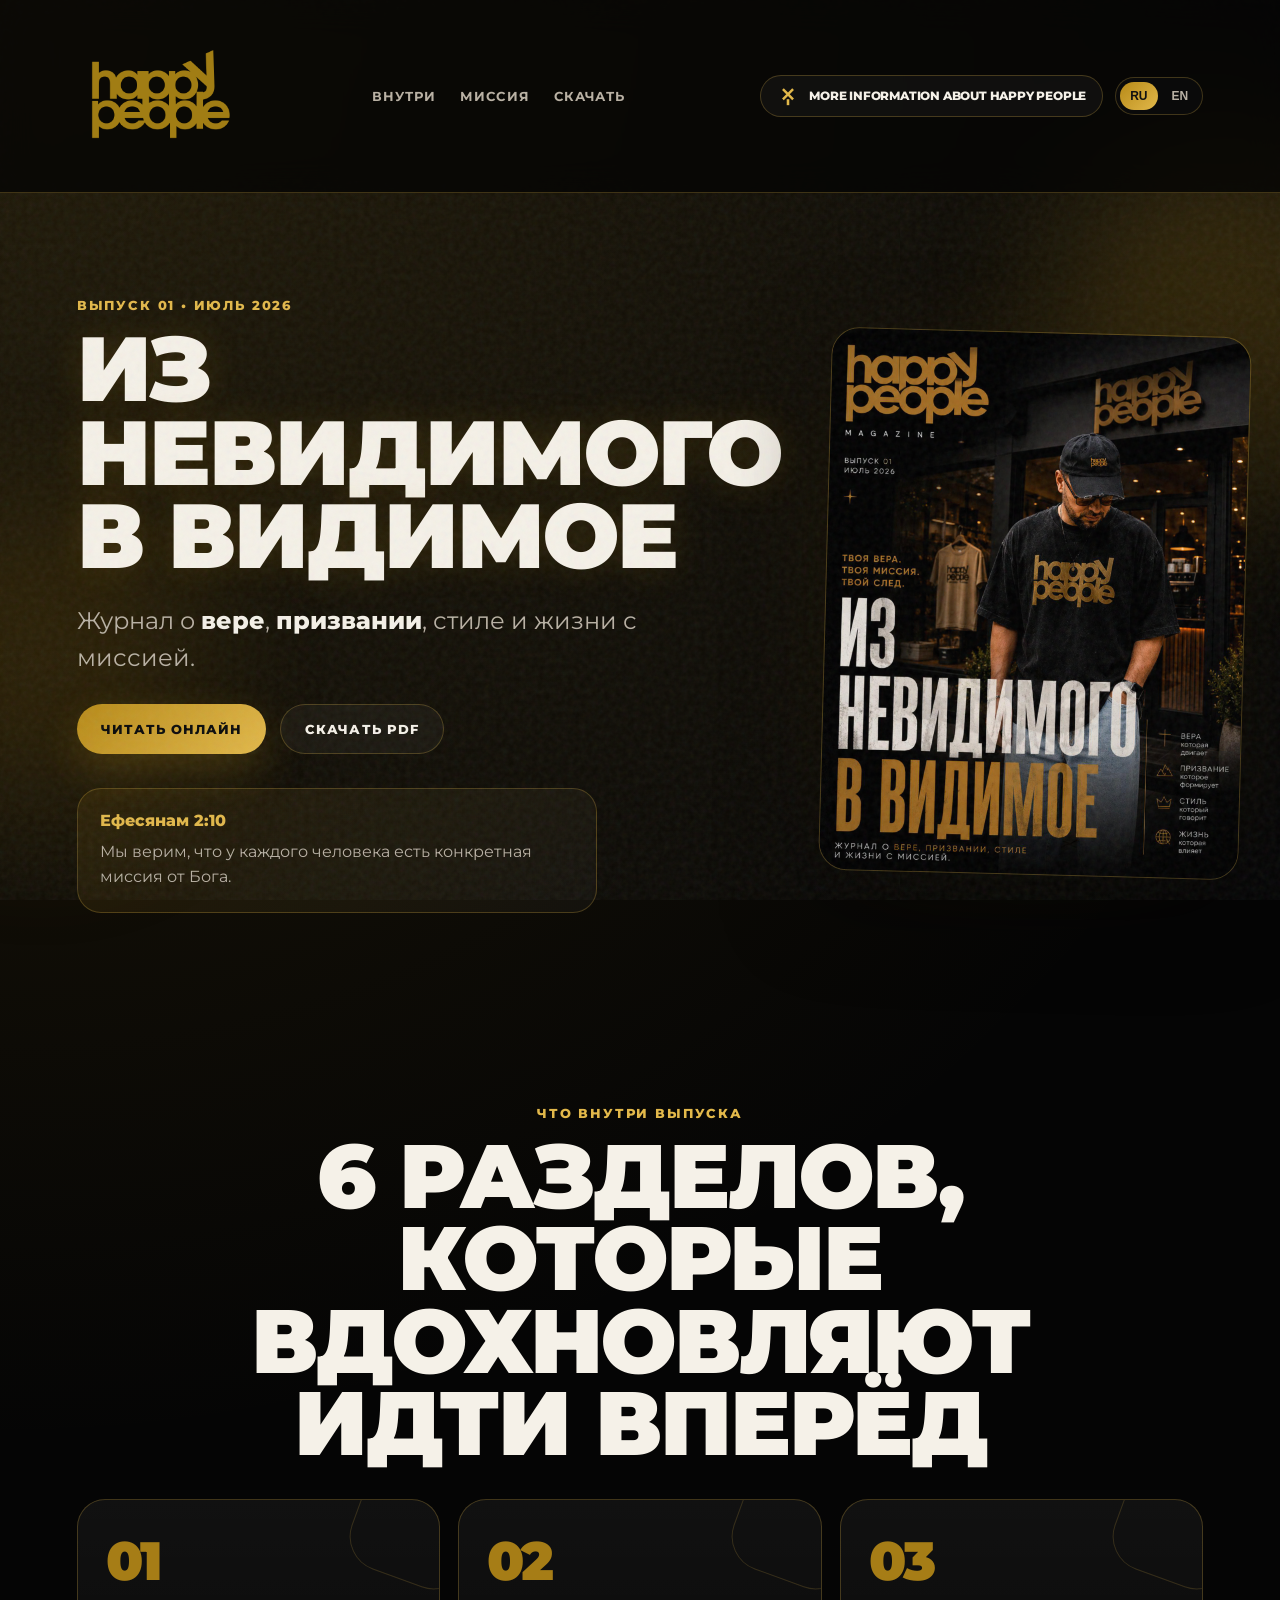
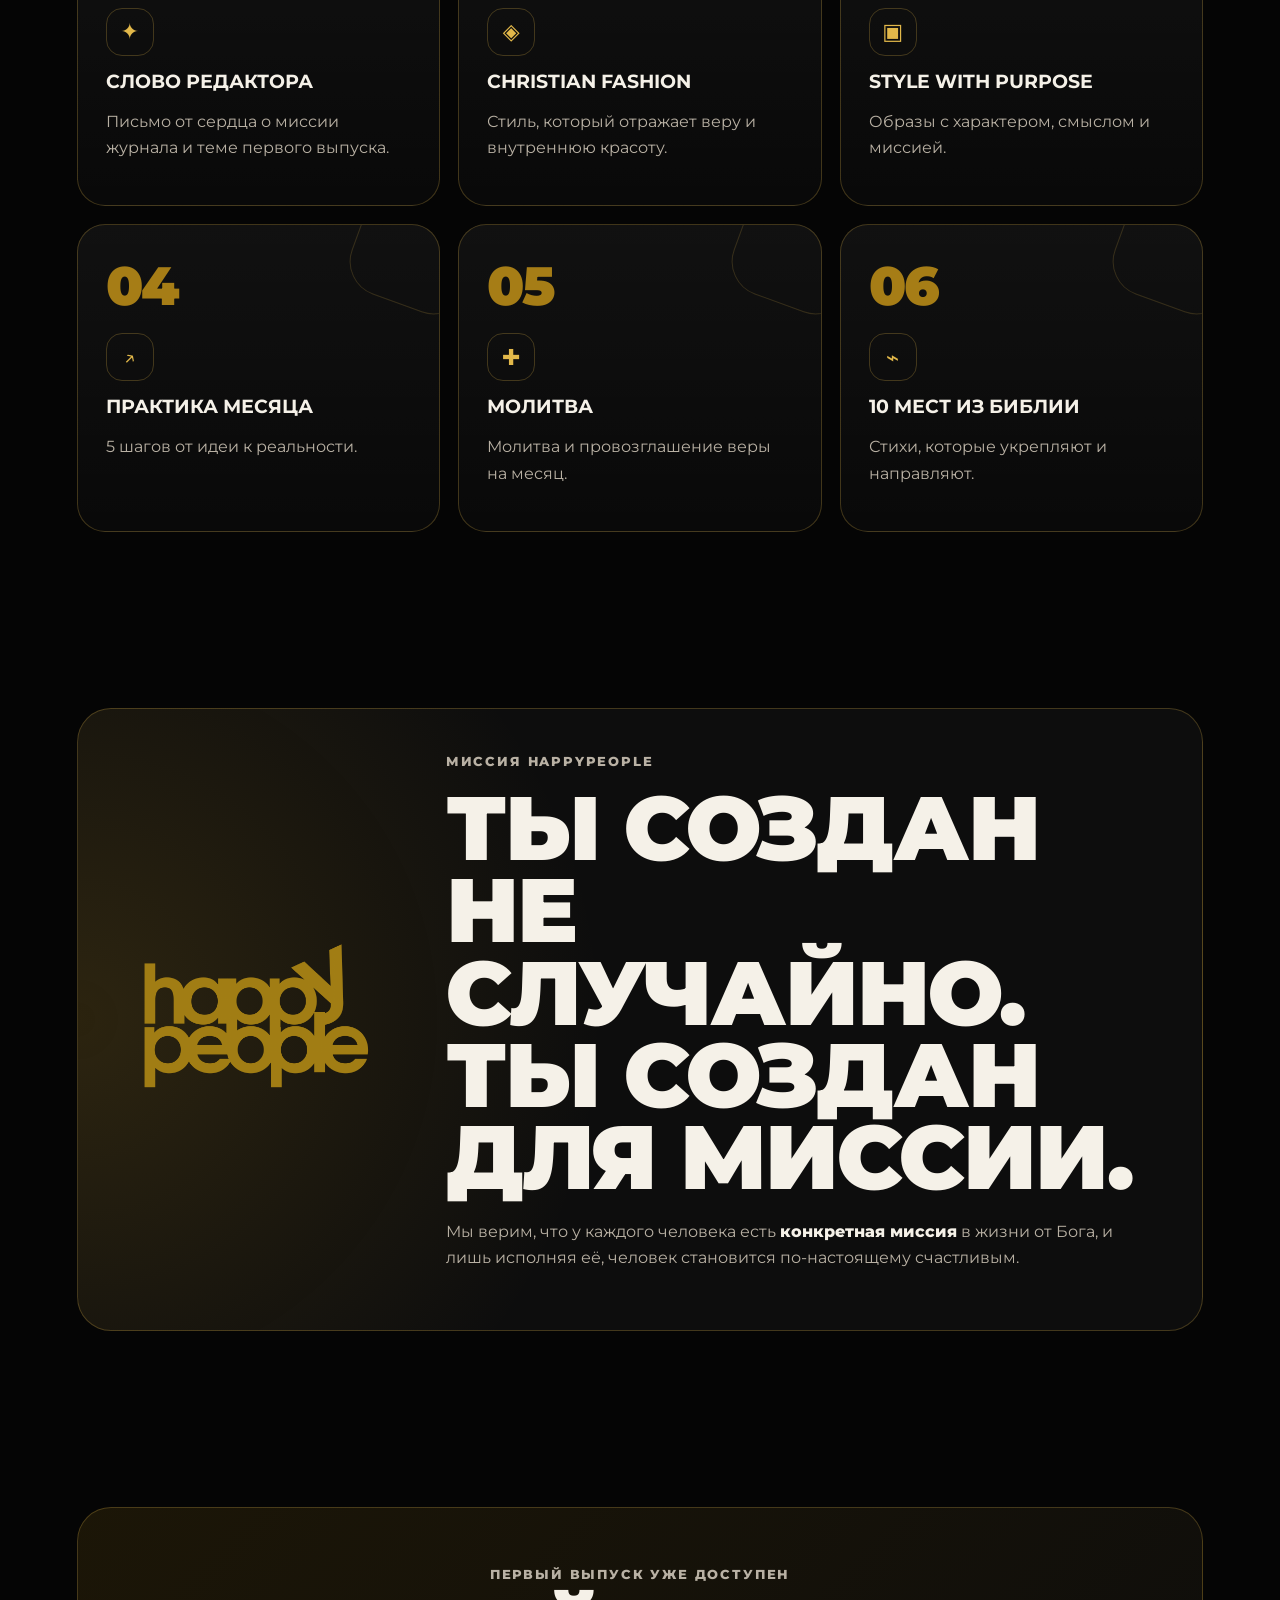
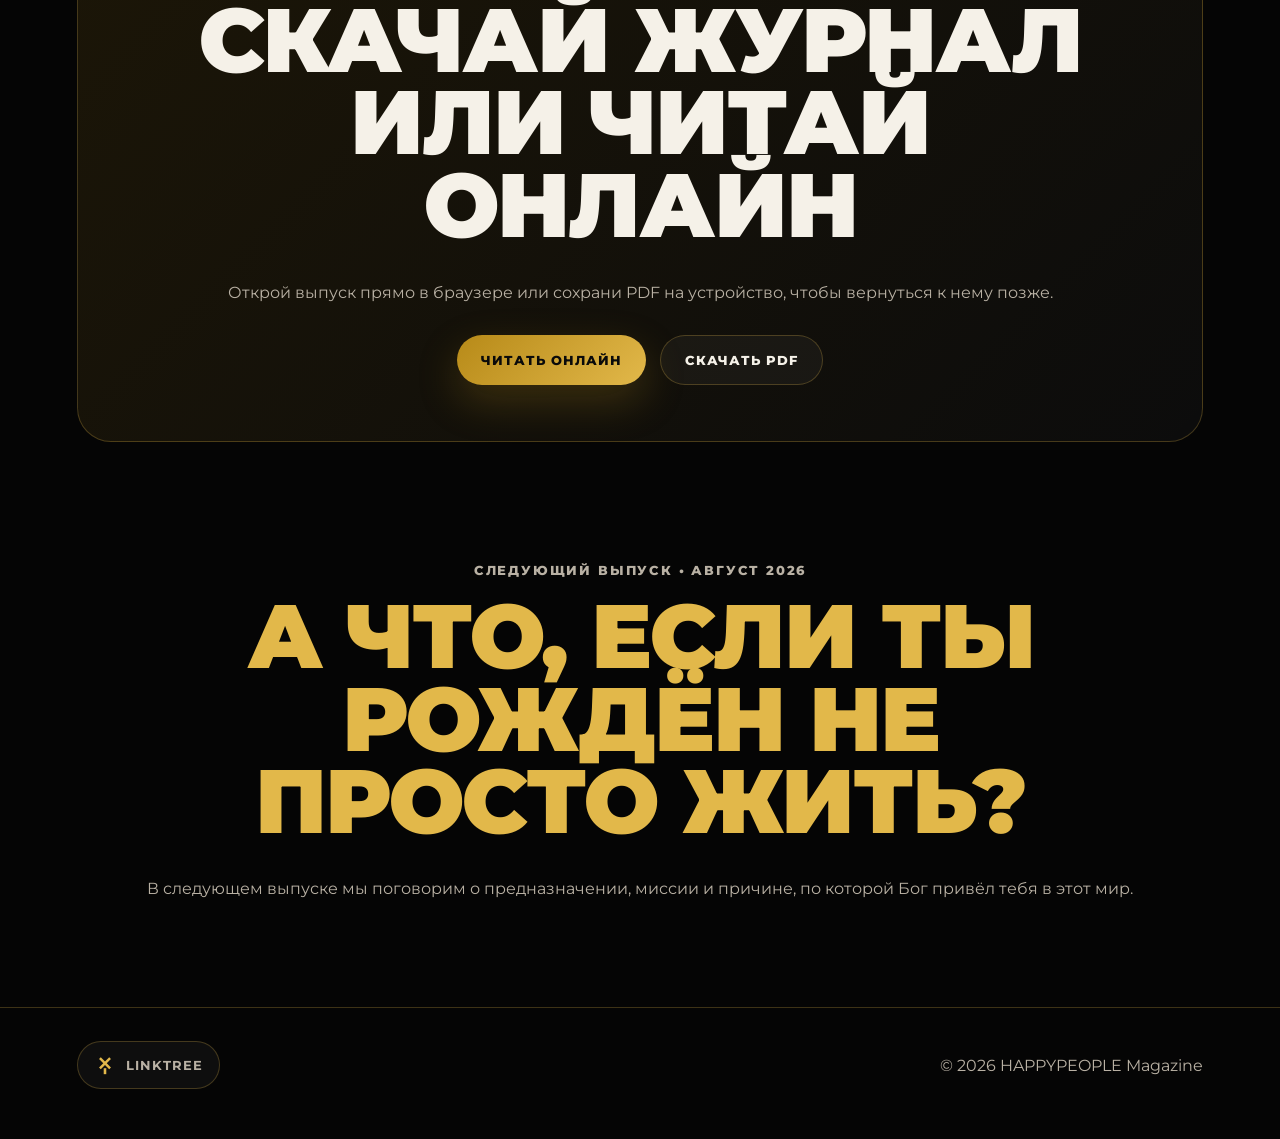
==== index.html @ 42bc8050 "Add files via upload" ====
<!DOCTYPE html>
<html lang="ru">
<head>
  <meta charset="UTF-8" />
  <meta name="viewport" content="width=device-width, initial-scale=1.0" />
  <title>HAPPYPEOPLE Magazine — July 2026</title>
  <meta name="description" content="HAPPYPEOPLE Magazine Issue 01 — From the Invisible to the Visible. A magazine about faith, calling, style and life with mission." />
  <link rel="icon" type="image/png" href="favicon.png" />
  <link rel="preconnect" href="https://fonts.googleapis.com">
  <link rel="preconnect" href="https://fonts.gstatic.com" crossorigin>
  <link href="https://fonts.googleapis.com/css2?family=Montserrat:wght@400;500;600;700;800;900&display=swap" rel="stylesheet">
  <link rel="stylesheet" href="assets/css/style.css" />
</head>
<body>
  <div class="noise"></div>
  <div class="gold-orb orb-one"></div>
  <div class="gold-orb orb-two"></div>

  <header class="site-header">
    <a class="brand" href="#top" aria-label="HAPPYPEOPLE Magazine">
      <img src="assets/images/logo.png" alt="HAPPYPEOPLE logo" />
    </a>
    <nav class="nav">
      <a href="#inside" data-i18n="navInside">Внутри</a>
      <a href="#mission" data-i18n="navMission">Миссия</a>
      <a href="#download" data-i18n="navDownload">Скачать</a>
    </nav>
    <div class="header-actions">
      <a class="linktree-top" href="https://linktr.ee/happypeople_mission?utm_source=linktree_profile_share&ltsid=6c75d97e-e95f-49acaeb4-977a7b30e5bc" target="_blank" rel="noopener" aria-label="More information about Happy People">
        <svg viewBox="0 0 24 24" aria-hidden="true"><path d="M7.4 3.5 12 8.1l4.6-4.6 1.9 1.9-4.6 4.6 4.6 4.6-1.9 1.9L12 11.9l-4.6 4.6-1.9-1.9 4.6-4.6-4.6-4.6 1.9-1.9Z"/><path d="M10.6 15.5h2.8V22h-2.8z"/></svg>
        <span data-i18n="moreInfo">More information about Happy People</span>
      </a>
      <button class="lang-switch" type="button" aria-label="Switch language"><span class="active">RU</span><span>EN</span></button>
    </div>
  </header>

  <main id="top">
    <section class="hero section-pad">
      <div class="hero-text reveal">
        <p class="eyebrow" data-i18n="issue">Выпуск 01 • Июль 2026</p>
        <h1><span data-i18n="heroTitle1">Из невидимого</span><br><span data-i18n="heroTitle2">в видимое</span></h1>
        <p class="lead" data-i18n="heroLead">Журнал о <strong>вере</strong>, <strong>призвании</strong>, стиле и жизни с миссией.</p>
        <div class="hero-buttons">
          <a class="btn primary" href="assets/pdf/happypeople-magazine-july-2026.pdf" target="_blank" rel="noopener"><span data-i18n="readOnline">Читать онлайн</span></a>
          <a class="btn secondary" href="assets/pdf/happypeople-magazine-july-2026.pdf" download><span data-i18n="downloadPdf">Скачать PDF</span></a>
        </div>
        <div class="scripture-card">
          <span>Ефесянам 2:10</span>
          <p data-i18n="scripture">Мы верим, что у каждого человека есть конкретная миссия от Бога.</p>
        </div>
      </div>
      <div class="cover-wrap reveal delay">
        <div class="cover-glow"></div>
        <img class="cover" src="assets/images/cover-july-2026.jpg" alt="HAPPYPEOPLE Magazine cover July 2026" />
      </div>
    </section>

    <section id="inside" class="inside section-pad reveal">
      <p class="eyebrow" data-i18n="insideEyebrow">Что внутри выпуска</p>
      <h2 data-i18n="insideTitle">6 разделов, которые вдохновляют идти вперёд</h2>
      <div class="cards">
        <article class="card"><span class="num">01</span><div class="icon">✦</div><h3 data-i18n="card1Title">Слово редактора</h3><p data-i18n="card1Text">Письмо от сердца о миссии журнала и теме первого выпуска.</p></article>
        <article class="card"><span class="num">02</span><div class="icon">◈</div><h3 data-i18n="card2Title">Christian Fashion</h3><p data-i18n="card2Text">Стиль, который отражает веру и внутреннюю красоту.</p></article>
        <article class="card"><span class="num">03</span><div class="icon">▣</div><h3 data-i18n="card3Title">Style With Purpose</h3><p data-i18n="card3Text">Образы с характером, смыслом и миссией.</p></article>
        <article class="card"><span class="num">04</span><div class="icon">↗</div><h3 data-i18n="card4Title">Практика месяца</h3><p data-i18n="card4Text">5 шагов от идеи к реальности.</p></article>
        <article class="card"><span class="num">05</span><div class="icon">✚</div><h3 data-i18n="card5Title">Молитва</h3><p data-i18n="card5Text">Молитва и провозглашение веры на месяц.</p></article>
        <article class="card"><span class="num">06</span><div class="icon">⌁</div><h3 data-i18n="card6Title">10 мест из Библии</h3><p data-i18n="card6Text">Стихи, которые укрепляют и направляют.</p></article>
      </div>
    </section>

    <section id="mission" class="mission section-pad reveal">
      <div class="mission-box">
        <img src="assets/images/logo.png" alt="HAPPYPEOPLE" />
        <div>
          <p class="eyebrow" data-i18n="missionEyebrow">Миссия HAPPYPEOPLE</p>
          <h2 data-i18n="missionTitle">Ты создан не случайно. Ты создан для миссии.</h2>
          <p data-i18n="missionText">Мы верим, что у каждого человека есть <strong>конкретная миссия</strong> в жизни от Бога, и лишь исполняя её, человек становится по-настоящему счастливым.</p>
        </div>
      </div>
    </section>

    <section id="download" class="download section-pad reveal">
      <div class="download-content">
        <p class="eyebrow" data-i18n="downloadEyebrow">Первый выпуск уже доступен</p>
        <h2 data-i18n="downloadTitle">Скачай журнал или читай онлайн</h2>
        <p data-i18n="downloadText">Открой выпуск прямо в браузере или сохрани PDF на устройство, чтобы вернуться к нему позже.</p>
        <div class="hero-buttons center">
          <a class="btn primary" href="assets/pdf/happypeople-magazine-july-2026.pdf" target="_blank" rel="noopener"><span data-i18n="readOnline">Читать онлайн</span></a>
          <a class="btn secondary" href="assets/pdf/happypeople-magazine-july-2026.pdf" download><span data-i18n="downloadPdf">Скачать PDF</span></a>
        </div>
      </div>
    </section>

    <section class="next section-pad reveal">
      <p class="eyebrow" data-i18n="nextEyebrow">Следующий выпуск • Август 2026</p>
      <h2 data-i18n="nextTitle">А что, если ты рождён не просто жить?</h2>
      <p data-i18n="nextText">В следующем выпуске мы поговорим о предназначении, миссии и причине, по которой Бог привёл тебя в этот мир.</p>
    </section>
  </main>

  <footer class="footer">
    <a class="footer-linktree" href="https://linktr.ee/happypeople_mission?utm_source=linktree_profile_share&ltsid=6c75d97e-e95f-49acaeb4-977a7b30e5bc" target="_blank" rel="noopener">
      <svg viewBox="0 0 24 24" aria-hidden="true"><path d="M7.4 3.5 12 8.1l4.6-4.6 1.9 1.9-4.6 4.6 4.6 4.6-1.9 1.9L12 11.9l-4.6 4.6-1.9-1.9 4.6-4.6-4.6-4.6 1.9-1.9Z"/><path d="M10.6 15.5h2.8V22h-2.8z"/></svg>
      <span>Linktree</span>
    </a>
    <p>© 2026 HAPPYPEOPLE Magazine</p>
  </footer>

  <script src="assets/js/script.js"></script>
</body>
</html>
---- assets/css/style.css ----
:root{--bg:#050505;--panel:#0e0e0e;--panel2:#15120b;--gold:#b78a18;--gold2:#e2b84a;--text:#f5f1e8;--muted:#b9b1a4;--line:rgba(226,184,74,.25);--shadow:0 30px 90px rgba(0,0,0,.5)}*{box-sizing:border-box}html{scroll-behavior:smooth}body{margin:0;background:radial-gradient(circle at top left,rgba(183,138,24,.16),transparent 32%),var(--bg);color:var(--text);font-family:Montserrat,system-ui,sans-serif;overflow-x:hidden}.noise{position:fixed;inset:0;pointer-events:none;opacity:.07;background-image:url("data:image/svg+xml,%3Csvg viewBox='0 0 200 200' xmlns='http://www.w3.org/2000/svg'%3E%3Cfilter id='n'%3E%3CfeTurbulence type='fractalNoise' baseFrequency='.75' numOctaves='3' stitchTiles='stitch'/%3E%3C/filter%3E%3Crect width='100%25' height='100%25' filter='url(%23n)'/%3E%3C/svg%3E");z-index:10}.gold-orb{position:fixed;border-radius:999px;filter:blur(70px);opacity:.22;pointer-events:none}.orb-one{width:380px;height:380px;background:var(--gold);right:-150px;top:130px}.orb-two{width:320px;height:320px;background:#7b5809;left:-120px;bottom:80px}.site-header{position:sticky;top:0;z-index:20;display:flex;align-items:center;justify-content:space-between;gap:18px;padding:16px 6vw;background:rgba(5,5,5,.78);backdrop-filter:blur(16px);border-bottom:1px solid var(--line)}.brand img{width:160px;display:block}.nav{display:flex;gap:24px}.nav a,.footer a{color:var(--muted);text-decoration:none;font-size:13px;font-weight:700;text-transform:uppercase;letter-spacing:.08em}.nav a:hover,.footer a:hover{color:var(--gold2)}.header-actions{display:flex;align-items:center;gap:12px}.linktree-mini,.linktree-top,.footer-linktree{display:inline-flex;align-items:center;justify-content:center;border:1px solid var(--line);background:rgba(255,255,255,.04)}.linktree-mini{width:42px;height:42px;border-radius:14px}.linktree-top{gap:10px;min-height:42px;border-radius:999px;padding:0 16px;color:var(--text);text-decoration:none;font-size:12px;font-weight:800;text-transform:uppercase;letter-spacing:-.2px;white-space:nowrap}.linktree-top span{line-height:1.1}.linktree-mini svg,.linktree-top svg,.footer-linktree svg{width:22px;height:22px;fill:var(--gold2)}.lang-switch{display:flex;gap:4px;padding:4px;border:1px solid var(--line);border-radius:999px;background:#0a0a0a;color:var(--muted);cursor:pointer}.lang-switch span{padding:7px 10px;border-radius:999px;font-size:12px;font-weight:800}.lang-switch span.active{background:linear-gradient(135deg,var(--gold),var(--gold2));color:#111}.section-pad{padding:88px 6vw}.hero{display:grid;grid-template-columns:1fr .95fr;gap:44px;align-items:center;min-height:calc(100vh - 76px);padding-top:54px;padding-bottom:54px}.eyebrow{margin:0 0 14px;color:var(--gold2);font-weight:800;text-transform:uppercase;letter-spacing:.14em;font-size:13px}.hero h1,.inside h2,.mission h2,.download h2,.next h2{font-family:Montserrat,system-ui,sans-serif;font-weight:900;letter-spacing:-2px;line-height:.92;margin:0;text-transform:uppercase}.hero h1{font-size:clamp(54px,7.1vw,104px);text-shadow:0 0 35px rgba(183,138,24,.18)}.lead{font-size:clamp(18px,2vw,24px);line-height:1.55;color:var(--muted);max-width:620px}.lead strong,.mission strong{color:var(--text);font-weight:800}.hero-buttons{display:flex;flex-wrap:wrap;gap:14px;margin-top:28px}.hero-buttons.center{justify-content:center}.btn{display:inline-flex;align-items:center;justify-content:center;padding:16px 24px;border-radius:999px;text-decoration:none;font-weight:800;text-transform:uppercase;letter-spacing:.08em;font-size:13px;transition:.25s ease}.btn.primary{background:linear-gradient(135deg,var(--gold),var(--gold2));color:#0a0a0a;box-shadow:0 16px 40px rgba(183,138,24,.25)}.btn.secondary{border:1px solid var(--line);color:var(--text);background:rgba(255,255,255,.04)}.btn:hover{transform:translateY(-3px)}.scripture-card{margin-top:34px;border:1px solid var(--line);border-radius:24px;padding:22px;background:linear-gradient(135deg,rgba(183,138,24,.12),rgba(255,255,255,.03));max-width:520px}.scripture-card span{color:var(--gold2);font-weight:800}.scripture-card p{margin:10px 0 0;color:var(--muted);line-height:1.55}.cover-wrap{position:relative;justify-self:center}.cover-glow{position:absolute;inset:10%;background:var(--gold);filter:blur(70px);opacity:.18}.cover{position:relative;width:min(420px,72vw);border-radius:28px;box-shadow:var(--shadow);border:1px solid var(--line);transform:rotate(1.5deg)}.inside{text-align:center}.inside h2,.mission h2,.download h2,.next h2{font-size:clamp(48px,7vw,92px);max-width:950px;margin:0 auto 34px}.cards{display:grid;grid-template-columns:repeat(3,1fr);gap:18px;margin-top:34px;text-align:left}.card{position:relative;overflow:hidden;border:1px solid var(--line);border-radius:28px;padding:28px;background:linear-gradient(180deg,rgba(255,255,255,.05),rgba(255,255,255,.02));min-height:230px}.card:before{content:"";position:absolute;width:120px;height:120px;border:1px solid rgba(226,184,74,.18);border-radius:35px;right:-40px;top:-40px;transform:rotate(20deg)}.num{font-family:Montserrat,system-ui,sans-serif;font-weight:900;letter-spacing:-2px;font-size:54px;color:var(--gold);opacity:.9}.icon{width:48px;height:48px;border:1px solid var(--line);border-radius:16px;display:grid;place-items:center;color:var(--gold2);font-size:22px;margin:14px 0}.card h3{font-size:19px;text-transform:uppercase;margin:0 0 10px}.card p,.download p,.next p,.mission p{color:var(--muted);line-height:1.65}.mission-box{display:grid;grid-template-columns:280px 1fr;gap:46px;align-items:center;border:1px solid var(--line);border-radius:34px;padding:42px;background:radial-gradient(circle at left,rgba(183,138,24,.18),transparent 45%),rgba(255,255,255,.035)}.mission-box img{width:100%;max-width:260px}.mission h2{margin:0 0 20px;text-align:left}.download{text-align:center}.download-content{border:1px solid var(--line);border-radius:34px;padding:56px 28px;background:linear-gradient(135deg,rgba(183,138,24,.13),rgba(255,255,255,.03))}.next{text-align:center;padding-top:30px}.next h2{color:var(--gold2)}.footer{padding:32px 6vw 48px;border-top:1px solid var(--line);display:flex;justify-content:space-between;align-items:center;color:var(--muted);gap:16px}.footer-linktree{gap:10px;border-radius:999px;padding:12px 16px}@keyframes rise{from{opacity:0;transform:translateY(26px)}to{opacity:1;transform:none}}.reveal{animation:rise .7s ease both}.delay{animation-delay:.18s}@media(max-width:900px){.nav{display:none}.brand img{width:132px}.linktree-top span{display:none}.linktree-top{min-width:42px;width:42px;padding:0;border-radius:14px}.hero{grid-template-columns:1fr;text-align:center;padding-top:54px}.lead,.scripture-card{margin-left:auto;margin-right:auto}.hero-buttons{justify-content:center}.cards{grid-template-columns:1fr}.mission-box{grid-template-columns:1fr;text-align:center}.mission h2{text-align:center}.mission-box img{margin:auto}.section-pad{padding:64px 5vw}.footer{flex-direction:column;text-align:center}.hero h1{font-size:clamp(48px,15vw,82px)}}@media(max-width:520px){.site-header{padding:12px 4vw}.brand img{width:112px}.linktree-mini{width:38px;height:38px}.hero-buttons .btn{width:100%}.cover{width:88vw}.card{padding:24px}.inside h2,.mission h2,.download h2,.next h2{font-size:42px}.download-content{padding:38px 18px}}
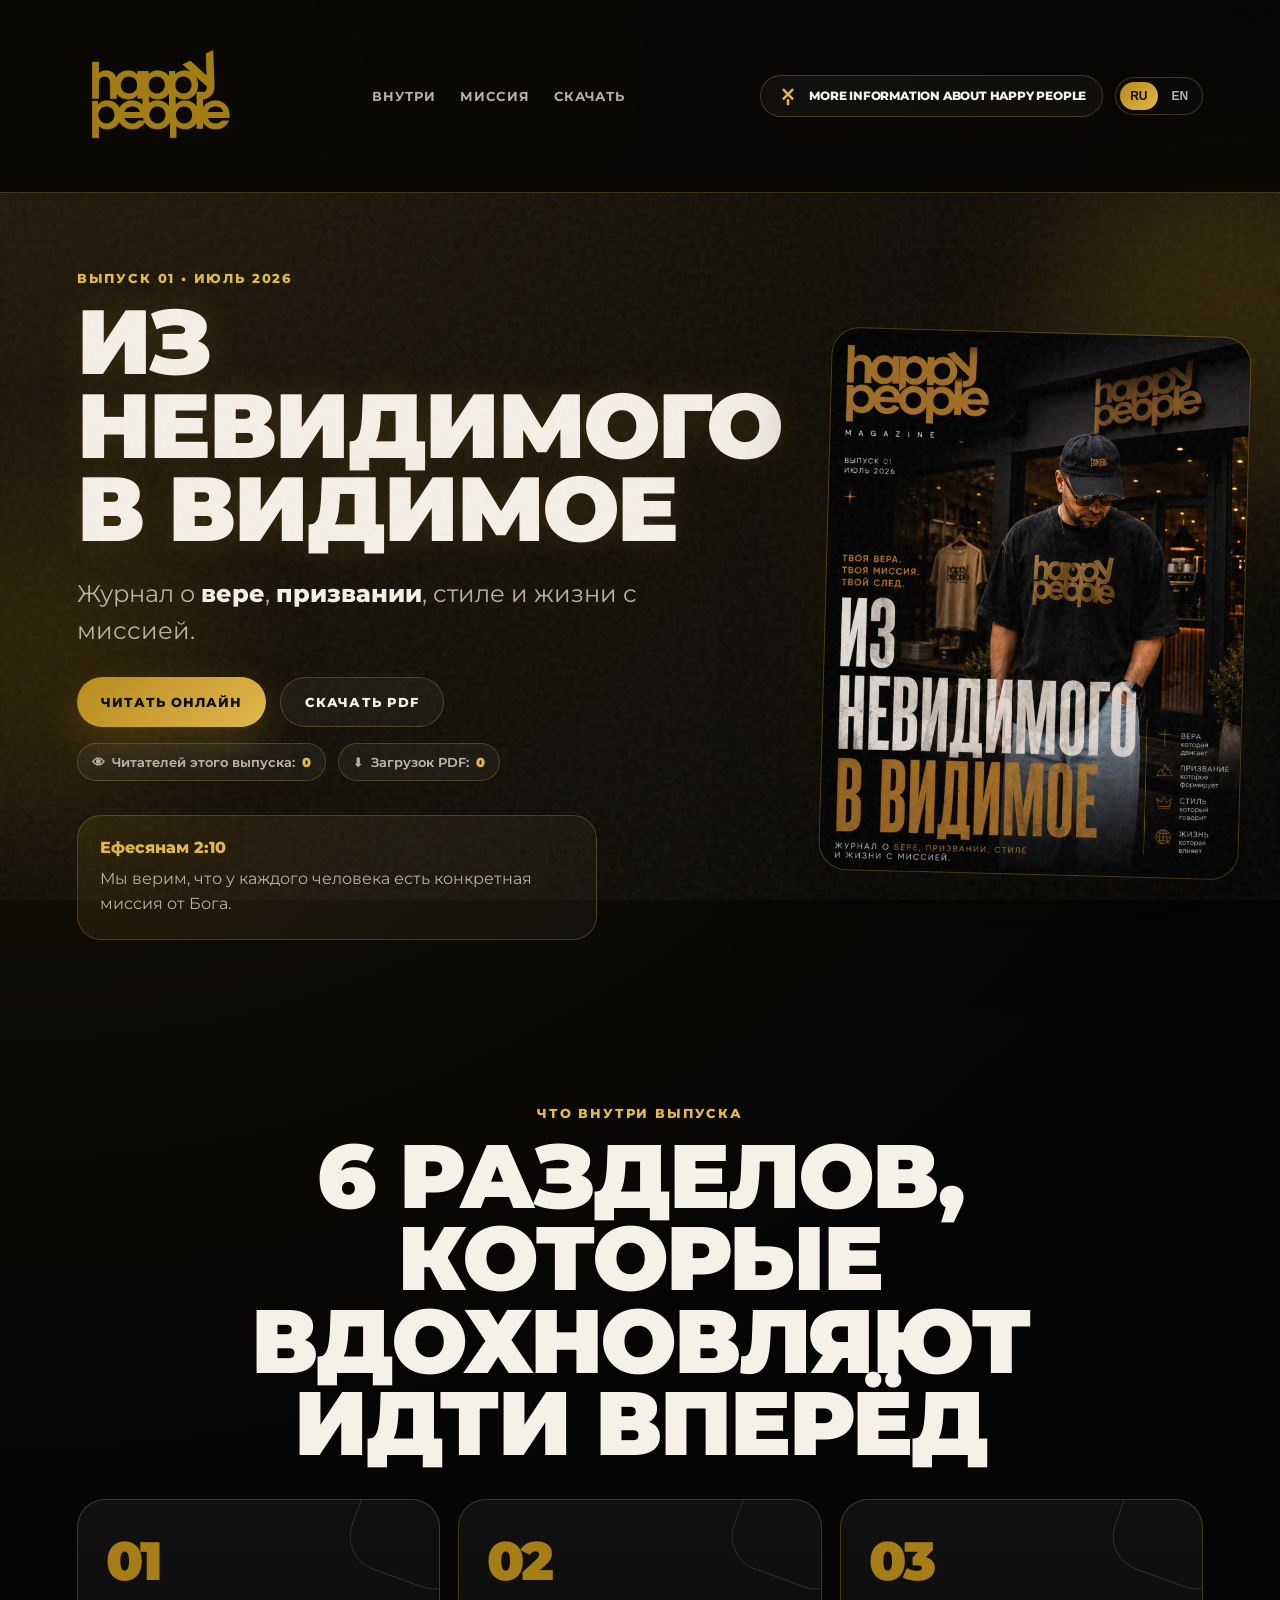
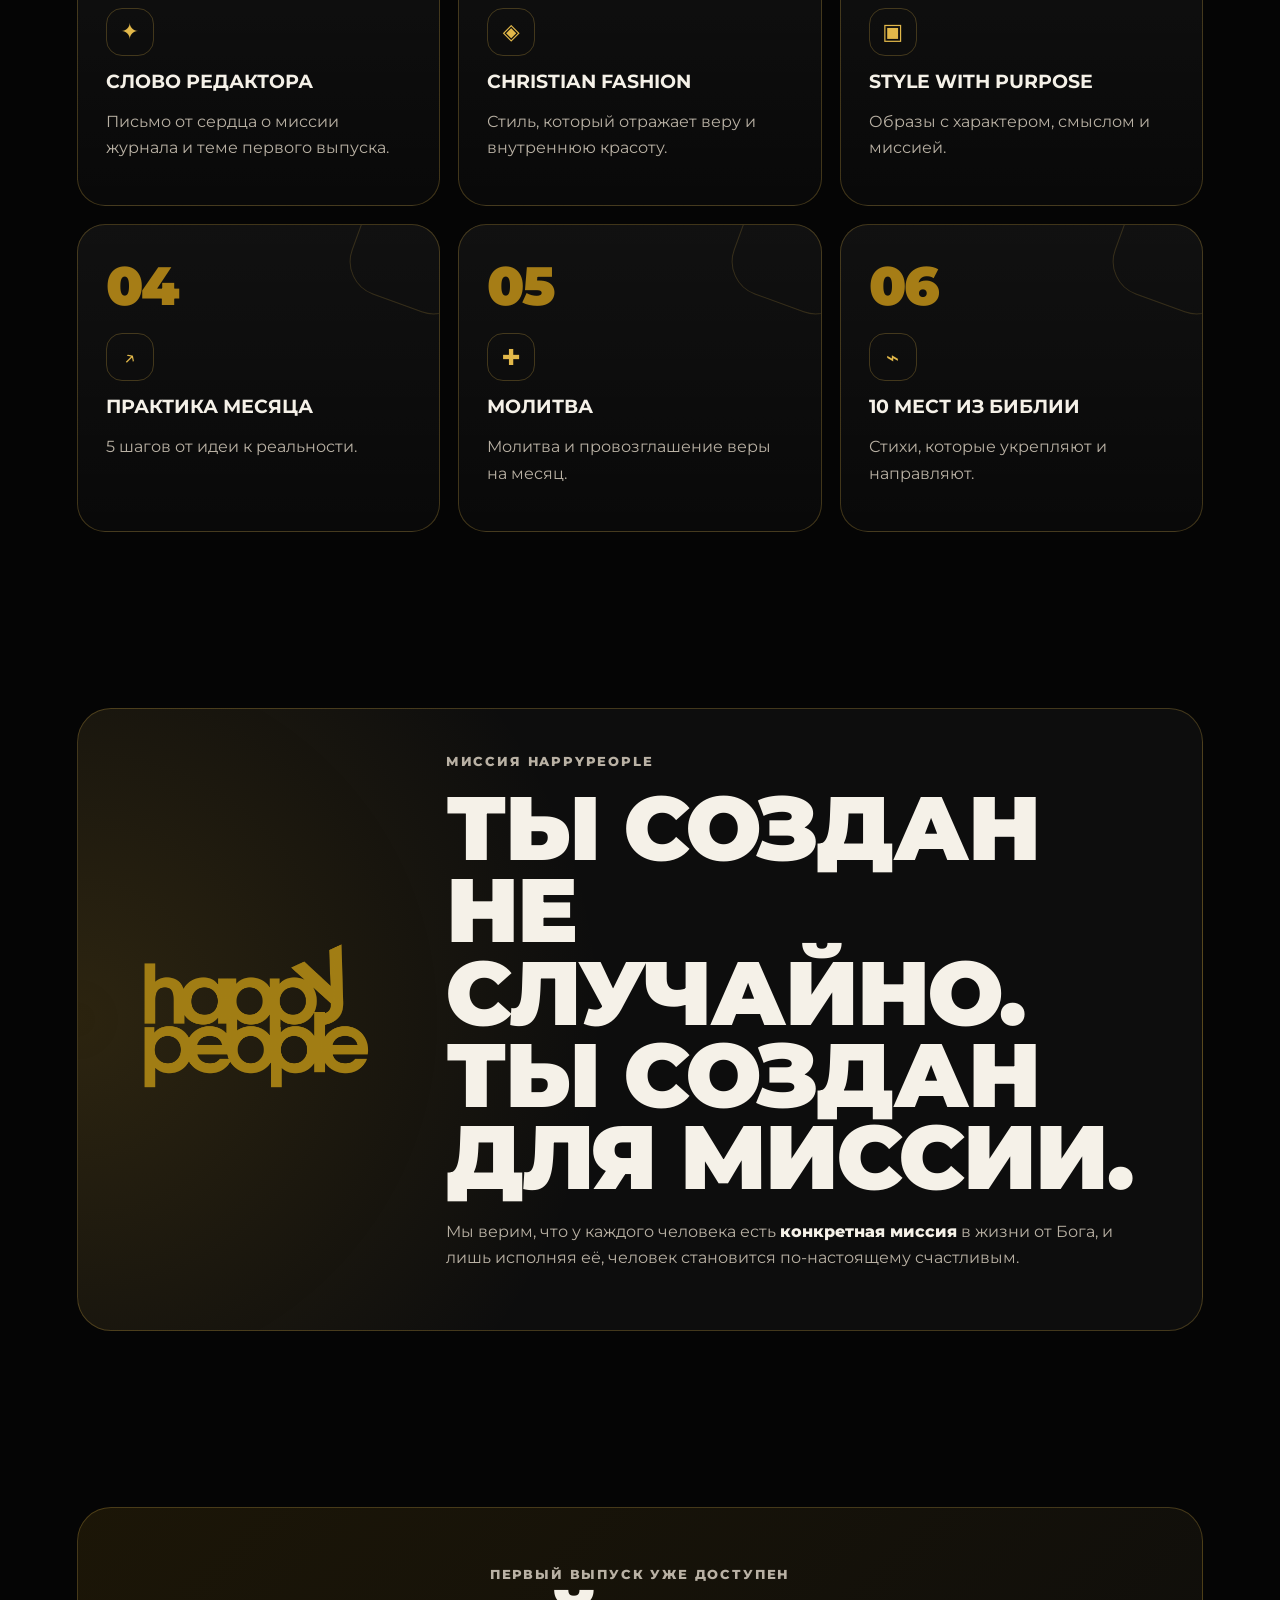
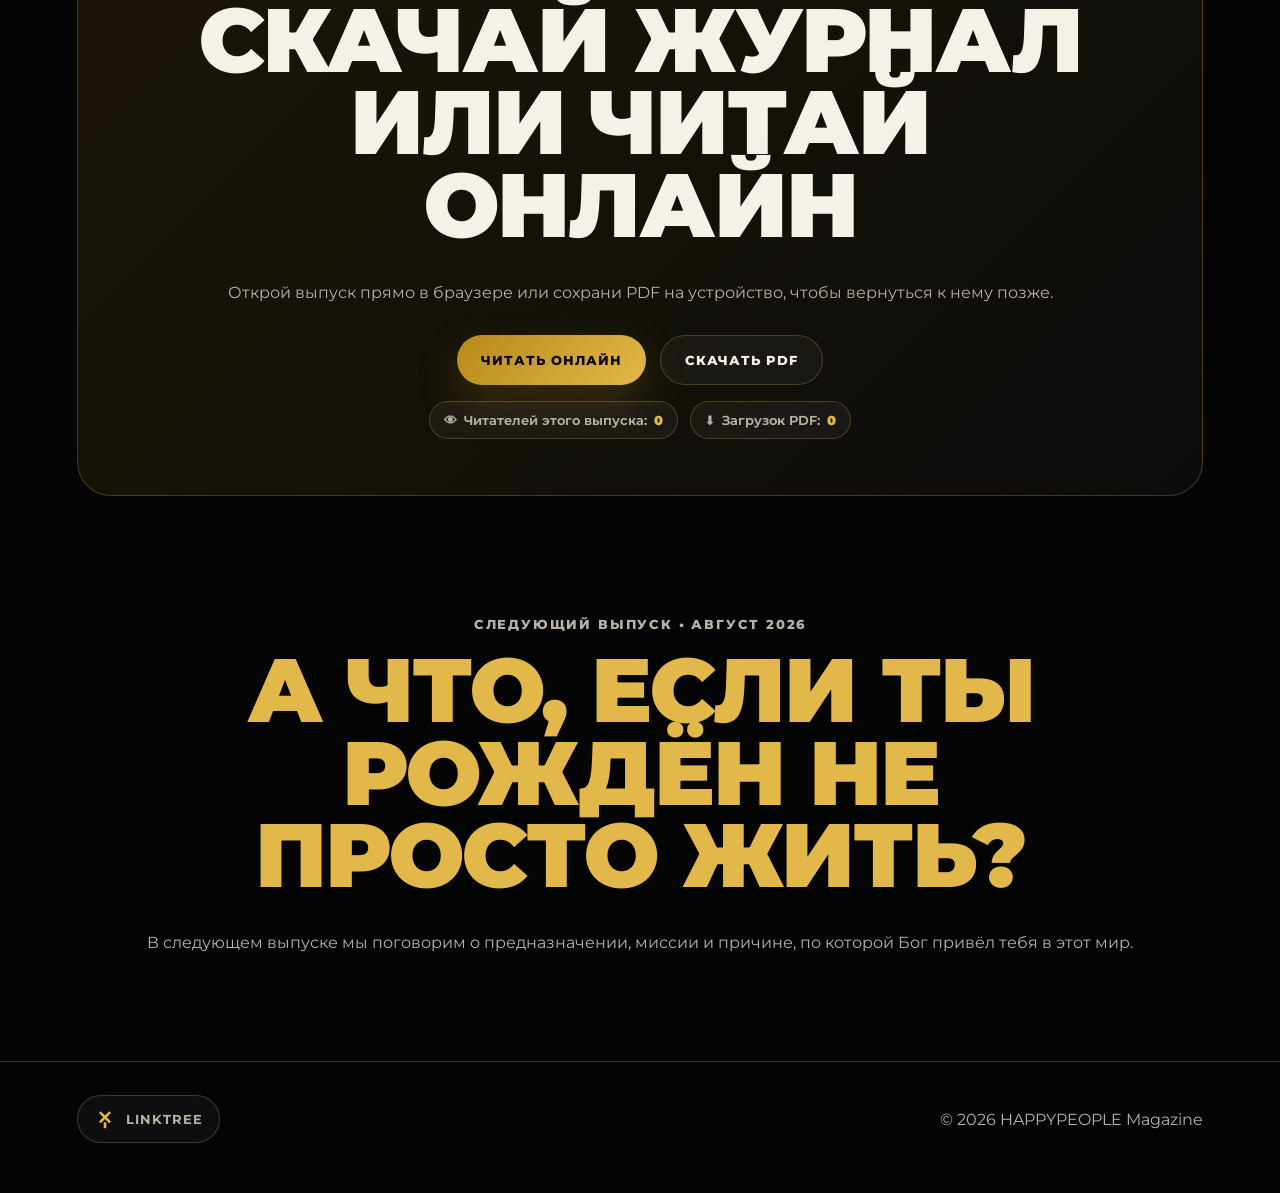
==== commit 191bbd36: "Add files via upload" ====
--- a/index.html
+++ b/index.html
@@ -9,7 +9,7 @@
   <link rel="preconnect" href="https://fonts.googleapis.com">
   <link rel="preconnect" href="https://fonts.gstatic.com" crossorigin>
   <link href="https://fonts.googleapis.com/css2?family=Montserrat:wght@400;500;600;700;800;900&display=swap" rel="stylesheet">
-  <link rel="stylesheet" href="assets/css/style.css" />
+  <link rel="stylesheet" href="assets/css/style.css?v=counters-final" />
 </head>
 <body>
   <div class="noise"></div>
@@ -41,8 +41,12 @@
         <h1><span data-i18n="heroTitle1">Из невидимого</span><br><span data-i18n="heroTitle2">в видимое</span></h1>
         <p class="lead" data-i18n="heroLead">Журнал о <strong>вере</strong>, <strong>призвании</strong>, стиле и жизни с миссией.</p>
         <div class="hero-buttons">
-          <a class="btn primary" href="assets/pdf/happypeople-magazine-july-2026.pdf" target="_blank" rel="noopener"><span data-i18n="readOnline">Читать онлайн</span></a>
-          <a class="btn secondary" href="assets/pdf/happypeople-magazine-july-2026.pdf" download><span data-i18n="downloadPdf">Скачать PDF</span></a>
+          <a class="btn primary js-read-btn" href="assets/pdf/happypeople-magazine-july-2026.pdf" target="_blank" rel="noopener"><span data-i18n="readOnline">Читать онлайн</span></a>
+          <a class="btn secondary js-download-btn" href="assets/pdf/happypeople-magazine-july-2026.pdf" download><span data-i18n="downloadPdf">Скачать PDF</span></a>
+        </div>
+        <div class="counter-row">
+          <div class="counter-pill"><span class="counter-icon">👁</span><span data-i18n="readersLabel">Читателей этого выпуска:</span> <strong class="js-read-count">0</strong></div>
+          <div class="counter-pill"><span class="counter-icon">⬇</span><span data-i18n="downloadsLabel">Загрузок PDF:</span> <strong class="js-download-count">0</strong></div>
         </div>
         <div class="scripture-card">
           <span>Ефесянам 2:10</span>
@@ -85,8 +89,12 @@
         <h2 data-i18n="downloadTitle">Скачай журнал или читай онлайн</h2>
         <p data-i18n="downloadText">Открой выпуск прямо в браузере или сохрани PDF на устройство, чтобы вернуться к нему позже.</p>
         <div class="hero-buttons center">
-          <a class="btn primary" href="assets/pdf/happypeople-magazine-july-2026.pdf" target="_blank" rel="noopener"><span data-i18n="readOnline">Читать онлайн</span></a>
-          <a class="btn secondary" href="assets/pdf/happypeople-magazine-july-2026.pdf" download><span data-i18n="downloadPdf">Скачать PDF</span></a>
+          <a class="btn primary js-read-btn" href="assets/pdf/happypeople-magazine-july-2026.pdf" target="_blank" rel="noopener"><span data-i18n="readOnline">Читать онлайн</span></a>
+          <a class="btn secondary js-download-btn" href="assets/pdf/happypeople-magazine-july-2026.pdf" download><span data-i18n="downloadPdf">Скачать PDF</span></a>
+        </div>
+        <div class="counter-row center">
+          <div class="counter-pill"><span class="counter-icon">👁</span><span data-i18n="readersLabel">Читателей этого выпуска:</span> <strong class="js-read-count">0</strong></div>
+          <div class="counter-pill"><span class="counter-icon">⬇</span><span data-i18n="downloadsLabel">Загрузок PDF:</span> <strong class="js-download-count">0</strong></div>
         </div>
       </div>
     </section>
@@ -106,6 +114,6 @@
     <p>© 2026 HAPPYPEOPLE Magazine</p>
   </footer>
 
-  <script src="assets/js/script.js"></script>
+  <script src="assets/js/script.js?v=counters-final"></script>
 </body>
 </html>
--- a/assets/css/style.css
+++ b/assets/css/style.css
@@ -1 +1 @@
-:root{--bg:#050505;--panel:#0e0e0e;--panel2:#15120b;--gold:#b78a18;--gold2:#e2b84a;--text:#f5f1e8;--muted:#b9b1a4;--line:rgba(226,184,74,.25);--shadow:0 30px 90px rgba(0,0,0,.5)}*{box-sizing:border-box}html{scroll-behavior:smooth}body{margin:0;background:radial-gradient(circle at top left,rgba(183,138,24,.16),transparent 32%),var(--bg);color:var(--text);font-family:Montserrat,system-ui,sans-serif;overflow-x:hidden}.noise{position:fixed;inset:0;pointer-events:none;opacity:.07;background-image:url("data:image/svg+xml,%3Csvg viewBox='0 0 200 200' xmlns='http://www.w3.org/2000/svg'%3E%3Cfilter id='n'%3E%3CfeTurbulence type='fractalNoise' baseFrequency='.75' numOctaves='3' stitchTiles='stitch'/%3E%3C/filter%3E%3Crect width='100%25' height='100%25' filter='url(%23n)'/%3E%3C/svg%3E");z-index:10}.gold-orb{position:fixed;border-radius:999px;filter:blur(70px);opacity:.22;pointer-events:none}.orb-one{width:380px;height:380px;background:var(--gold);right:-150px;top:130px}.orb-two{width:320px;height:320px;background:#7b5809;left:-120px;bottom:80px}.site-header{position:sticky;top:0;z-index:20;display:flex;align-items:center;justify-content:space-between;gap:18px;padding:16px 6vw;background:rgba(5,5,5,.78);backdrop-filter:blur(16px);border-bottom:1px solid var(--line)}.brand img{width:160px;display:block}.nav{display:flex;gap:24px}.nav a,.footer a{color:var(--muted);text-decoration:none;font-size:13px;font-weight:700;text-transform:uppercase;letter-spacing:.08em}.nav a:hover,.footer a:hover{color:var(--gold2)}.header-actions{display:flex;align-items:center;gap:12px}.linktree-mini,.linktree-top,.footer-linktree{display:inline-flex;align-items:center;justify-content:center;border:1px solid var(--line);background:rgba(255,255,255,.04)}.linktree-mini{width:42px;height:42px;border-radius:14px}.linktree-top{gap:10px;min-height:42px;border-radius:999px;padding:0 16px;color:var(--text);text-decoration:none;font-size:12px;font-weight:800;text-transform:uppercase;letter-spacing:-.2px;white-space:nowrap}.linktree-top span{line-height:1.1}.linktree-mini svg,.linktree-top svg,.footer-linktree svg{width:22px;height:22px;fill:var(--gold2)}.lang-switch{display:flex;gap:4px;padding:4px;border:1px solid var(--line);border-radius:999px;background:#0a0a0a;color:var(--muted);cursor:pointer}.lang-switch span{padding:7px 10px;border-radius:999px;font-size:12px;font-weight:800}.lang-switch span.active{background:linear-gradient(135deg,var(--gold),var(--gold2));color:#111}.section-pad{padding:88px 6vw}.hero{display:grid;grid-template-columns:1fr .95fr;gap:44px;align-items:center;min-height:calc(100vh - 76px);padding-top:54px;padding-bottom:54px}.eyebrow{margin:0 0 14px;color:var(--gold2);font-weight:800;text-transform:uppercase;letter-spacing:.14em;font-size:13px}.hero h1,.inside h2,.mission h2,.download h2,.next h2{font-family:Montserrat,system-ui,sans-serif;font-weight:900;letter-spacing:-2px;line-height:.92;margin:0;text-transform:uppercase}.hero h1{font-size:clamp(54px,7.1vw,104px);text-shadow:0 0 35px rgba(183,138,24,.18)}.lead{font-size:clamp(18px,2vw,24px);line-height:1.55;color:var(--muted);max-width:620px}.lead strong,.mission strong{color:var(--text);font-weight:800}.hero-buttons{display:flex;flex-wrap:wrap;gap:14px;margin-top:28px}.hero-buttons.center{justify-content:center}.btn{display:inline-flex;align-items:center;justify-content:center;padding:16px 24px;border-radius:999px;text-decoration:none;font-weight:800;text-transform:uppercase;letter-spacing:.08em;font-size:13px;transition:.25s ease}.btn.primary{background:linear-gradient(135deg,var(--gold),var(--gold2));color:#0a0a0a;box-shadow:0 16px 40px rgba(183,138,24,.25)}.btn.secondary{border:1px solid var(--line);color:var(--text);background:rgba(255,255,255,.04)}.btn:hover{transform:translateY(-3px)}.scripture-card{margin-top:34px;border:1px solid var(--line);border-radius:24px;padding:22px;background:linear-gradient(135deg,rgba(183,138,24,.12),rgba(255,255,255,.03));max-width:520px}.scripture-card span{color:var(--gold2);font-weight:800}.scripture-card p{margin:10px 0 0;color:var(--muted);line-height:1.55}.cover-wrap{position:relative;justify-self:center}.cover-glow{position:absolute;inset:10%;background:var(--gold);filter:blur(70px);opacity:.18}.cover{position:relative;width:min(420px,72vw);border-radius:28px;box-shadow:var(--shadow);border:1px solid var(--line);transform:rotate(1.5deg)}.inside{text-align:center}.inside h2,.mission h2,.download h2,.next h2{font-size:clamp(48px,7vw,92px);max-width:950px;margin:0 auto 34px}.cards{display:grid;grid-template-columns:repeat(3,1fr);gap:18px;margin-top:34px;text-align:left}.card{position:relative;overflow:hidden;border:1px solid var(--line);border-radius:28px;padding:28px;background:linear-gradient(180deg,rgba(255,255,255,.05),rgba(255,255,255,.02));min-height:230px}.card:before{content:"";position:absolute;width:120px;height:120px;border:1px solid rgba(226,184,74,.18);border-radius:35px;right:-40px;top:-40px;transform:rotate(20deg)}.num{font-family:Montserrat,system-ui,sans-serif;font-weight:900;letter-spacing:-2px;font-size:54px;color:var(--gold);opacity:.9}.icon{width:48px;height:48px;border:1px solid var(--line);border-radius:16px;display:grid;place-items:center;color:var(--gold2);font-size:22px;margin:14px 0}.card h3{font-size:19px;text-transform:uppercase;margin:0 0 10px}.card p,.download p,.next p,.mission p{color:var(--muted);line-height:1.65}.mission-box{display:grid;grid-template-columns:280px 1fr;gap:46px;align-items:center;border:1px solid var(--line);border-radius:34px;padding:42px;background:radial-gradient(circle at left,rgba(183,138,24,.18),transparent 45%),rgba(255,255,255,.035)}.mission-box img{width:100%;max-width:260px}.mission h2{margin:0 0 20px;text-align:left}.download{text-align:center}.download-content{border:1px solid var(--line);border-radius:34px;padding:56px 28px;background:linear-gradient(135deg,rgba(183,138,24,.13),rgba(255,255,255,.03))}.next{text-align:center;padding-top:30px}.next h2{color:var(--gold2)}.footer{padding:32px 6vw 48px;border-top:1px solid var(--line);display:flex;justify-content:space-between;align-items:center;color:var(--muted);gap:16px}.footer-linktree{gap:10px;border-radius:999px;padding:12px 16px}@keyframes rise{from{opacity:0;transform:translateY(26px)}to{opacity:1;transform:none}}.reveal{animation:rise .7s ease both}.delay{animation-delay:.18s}@media(max-width:900px){.nav{display:none}.brand img{width:132px}.linktree-top span{display:none}.linktree-top{min-width:42px;width:42px;padding:0;border-radius:14px}.hero{grid-template-columns:1fr;text-align:center;padding-top:54px}.lead,.scripture-card{margin-left:auto;margin-right:auto}.hero-buttons{justify-content:center}.cards{grid-template-columns:1fr}.mission-box{grid-template-columns:1fr;text-align:center}.mission h2{text-align:center}.mission-box img{margin:auto}.section-pad{padding:64px 5vw}.footer{flex-direction:column;text-align:center}.hero h1{font-size:clamp(48px,15vw,82px)}}@media(max-width:520px){.site-header{padding:12px 4vw}.brand img{width:112px}.linktree-mini{width:38px;height:38px}.hero-buttons .btn{width:100%}.cover{width:88vw}.card{padding:24px}.inside h2,.mission h2,.download h2,.next h2{font-size:42px}.download-content{padding:38px 18px}}
+:root{--bg:#050505;--panel:#0e0e0e;--panel2:#15120b;--gold:#b78a18;--gold2:#e2b84a;--text:#f5f1e8;--muted:#b9b1a4;--line:rgba(226,184,74,.25);--shadow:0 30px 90px rgba(0,0,0,.5)}*{box-sizing:border-box}html{scroll-behavior:smooth}body{margin:0;background:radial-gradient(circle at top left,rgba(183,138,24,.16),transparent 32%),var(--bg);color:var(--text);font-family:Montserrat,system-ui,sans-serif;overflow-x:hidden}.noise{position:fixed;inset:0;pointer-events:none;opacity:.07;background-image:url("data:image/svg+xml,%3Csvg viewBox='0 0 200 200' xmlns='http://www.w3.org/2000/svg'%3E%3Cfilter id='n'%3E%3CfeTurbulence type='fractalNoise' baseFrequency='.75' numOctaves='3' stitchTiles='stitch'/%3E%3C/filter%3E%3Crect width='100%25' height='100%25' filter='url(%23n)'/%3E%3C/svg%3E");z-index:10}.gold-orb{position:fixed;border-radius:999px;filter:blur(70px);opacity:.22;pointer-events:none}.orb-one{width:380px;height:380px;background:var(--gold);right:-150px;top:130px}.orb-two{width:320px;height:320px;background:#7b5809;left:-120px;bottom:80px}.site-header{position:sticky;top:0;z-index:20;display:flex;align-items:center;justify-content:space-between;gap:18px;padding:16px 6vw;background:rgba(5,5,5,.78);backdrop-filter:blur(16px);border-bottom:1px solid var(--line)}.brand img{width:160px;display:block}.nav{display:flex;gap:24px}.nav a,.footer a{color:var(--muted);text-decoration:none;font-size:13px;font-weight:700;text-transform:uppercase;letter-spacing:.08em}.nav a:hover,.footer a:hover{color:var(--gold2)}.header-actions{display:flex;align-items:center;gap:12px}.linktree-mini,.linktree-top,.footer-linktree{display:inline-flex;align-items:center;justify-content:center;border:1px solid var(--line);background:rgba(255,255,255,.04)}.linktree-mini{width:42px;height:42px;border-radius:14px}.linktree-top{gap:10px;min-height:42px;border-radius:999px;padding:0 16px;color:var(--text);text-decoration:none;font-size:12px;font-weight:800;text-transform:uppercase;letter-spacing:-.2px;white-space:nowrap}.linktree-top span{line-height:1.1}.linktree-mini svg,.linktree-top svg,.footer-linktree svg{width:22px;height:22px;fill:var(--gold2)}.lang-switch{display:flex;gap:4px;padding:4px;border:1px solid var(--line);border-radius:999px;background:#0a0a0a;color:var(--muted);cursor:pointer}.lang-switch span{padding:7px 10px;border-radius:999px;font-size:12px;font-weight:800}.lang-switch span.active{background:linear-gradient(135deg,var(--gold),var(--gold2));color:#111}.section-pad{padding:88px 6vw}.hero{display:grid;grid-template-columns:1fr .95fr;gap:44px;align-items:center;min-height:calc(100vh - 76px);padding-top:54px;padding-bottom:54px}.eyebrow{margin:0 0 14px;color:var(--gold2);font-weight:800;text-transform:uppercase;letter-spacing:.14em;font-size:13px}.hero h1,.inside h2,.mission h2,.download h2,.next h2{font-family:Montserrat,system-ui,sans-serif;font-weight:900;letter-spacing:-2px;line-height:.92;margin:0;text-transform:uppercase}.hero h1{font-size:clamp(54px,7.1vw,104px);text-shadow:0 0 35px rgba(183,138,24,.18)}.lead{font-size:clamp(18px,2vw,24px);line-height:1.55;color:var(--muted);max-width:620px}.lead strong,.mission strong{color:var(--text);font-weight:800}.hero-buttons{display:flex;flex-wrap:wrap;gap:14px;margin-top:28px}.hero-buttons.center{justify-content:center}.btn{display:inline-flex;align-items:center;justify-content:center;padding:16px 24px;border-radius:999px;text-decoration:none;font-weight:800;text-transform:uppercase;letter-spacing:.08em;font-size:13px;transition:.25s ease}.btn.primary{background:linear-gradient(135deg,var(--gold),var(--gold2));color:#0a0a0a;box-shadow:0 16px 40px rgba(183,138,24,.25)}.btn.secondary{border:1px solid var(--line);color:var(--text);background:rgba(255,255,255,.04)}.btn:hover{transform:translateY(-3px)}.counter-row{display:flex;flex-wrap:wrap;gap:12px;margin-top:16px;align-items:center}.counter-row.center{justify-content:center}.counter-pill{display:inline-flex;align-items:center;gap:7px;border:1px solid var(--line);background:rgba(255,255,255,.045);border-radius:999px;padding:10px 14px;color:var(--muted);font-size:13px;font-weight:650}.counter-pill strong{color:var(--gold2);font-weight:900}.counter-icon{filter:saturate(.8)}.scripture-card{margin-top:34px;border:1px solid var(--line);border-radius:24px;padding:22px;background:linear-gradient(135deg,rgba(183,138,24,.12),rgba(255,255,255,.03));max-width:520px}.scripture-card span{color:var(--gold2);font-weight:800}.scripture-card p{margin:10px 0 0;color:var(--muted);line-height:1.55}.cover-wrap{position:relative;justify-self:center}.cover-glow{position:absolute;inset:10%;background:var(--gold);filter:blur(70px);opacity:.18}.cover{position:relative;width:min(420px,72vw);border-radius:28px;box-shadow:var(--shadow);border:1px solid var(--line);transform:rotate(1.5deg)}.inside{text-align:center}.inside h2,.mission h2,.download h2,.next h2{font-size:clamp(48px,7vw,92px);max-width:950px;margin:0 auto 34px}.cards{display:grid;grid-template-columns:repeat(3,1fr);gap:18px;margin-top:34px;text-align:left}.card{position:relative;overflow:hidden;border:1px solid var(--line);border-radius:28px;padding:28px;background:linear-gradient(180deg,rgba(255,255,255,.05),rgba(255,255,255,.02));min-height:230px}.card:before{content:"";position:absolute;width:120px;height:120px;border:1px solid rgba(226,184,74,.18);border-radius:35px;right:-40px;top:-40px;transform:rotate(20deg)}.num{font-family:Montserrat,system-ui,sans-serif;font-weight:900;letter-spacing:-2px;font-size:54px;color:var(--gold);opacity:.9}.icon{width:48px;height:48px;border:1px solid var(--line);border-radius:16px;display:grid;place-items:center;color:var(--gold2);font-size:22px;margin:14px 0}.card h3{font-size:19px;text-transform:uppercase;margin:0 0 10px}.card p,.download p,.next p,.mission p{color:var(--muted);line-height:1.65}.mission-box{display:grid;grid-template-columns:280px 1fr;gap:46px;align-items:center;border:1px solid var(--line);border-radius:34px;padding:42px;background:radial-gradient(circle at left,rgba(183,138,24,.18),transparent 45%),rgba(255,255,255,.035)}.mission-box img{width:100%;max-width:260px}.mission h2{margin:0 0 20px;text-align:left}.download{text-align:center}.download-content{border:1px solid var(--line);border-radius:34px;padding:56px 28px;background:linear-gradient(135deg,rgba(183,138,24,.13),rgba(255,255,255,.03))}.next{text-align:center;padding-top:30px}.next h2{color:var(--gold2)}.footer{padding:32px 6vw 48px;border-top:1px solid var(--line);display:flex;justify-content:space-between;align-items:center;color:var(--muted);gap:16px}.footer-linktree{gap:10px;border-radius:999px;padding:12px 16px}@keyframes rise{from{opacity:0;transform:translateY(26px)}to{opacity:1;transform:none}}.reveal{animation:rise .7s ease both}.delay{animation-delay:.18s}@media(max-width:900px){.nav{display:none}.brand img{width:132px}.linktree-top span{display:none}.linktree-top{min-width:42px;width:42px;padding:0;border-radius:14px}.hero{grid-template-columns:1fr;text-align:center;padding-top:54px}.lead,.counter-row{display:flex;flex-wrap:wrap;gap:12px;margin-top:16px;align-items:center}.counter-row.center{justify-content:center}.counter-pill{display:inline-flex;align-items:center;gap:7px;border:1px solid var(--line);background:rgba(255,255,255,.045);border-radius:999px;padding:10px 14px;color:var(--muted);font-size:13px;font-weight:650}.counter-pill strong{color:var(--gold2);font-weight:900}.counter-icon{filter:saturate(.8)}.scripture-card{margin-left:auto;margin-right:auto}.hero-buttons{justify-content:center}.cards{grid-template-columns:1fr}.mission-box{grid-template-columns:1fr;text-align:center}.mission h2{text-align:center}.mission-box img{margin:auto}.section-pad{padding:64px 5vw}.footer{flex-direction:column;text-align:center}.hero h1{font-size:clamp(48px,15vw,82px)}}@media(max-width:520px){.site-header{padding:12px 4vw}.brand img{width:112px}.linktree-mini{width:38px;height:38px}.hero-buttons .btn{width:100%}.cover{width:88vw}.card{padding:24px}.inside h2,.mission h2,.download h2,.next h2{font-size:42px}.download-content{padding:38px 18px}}
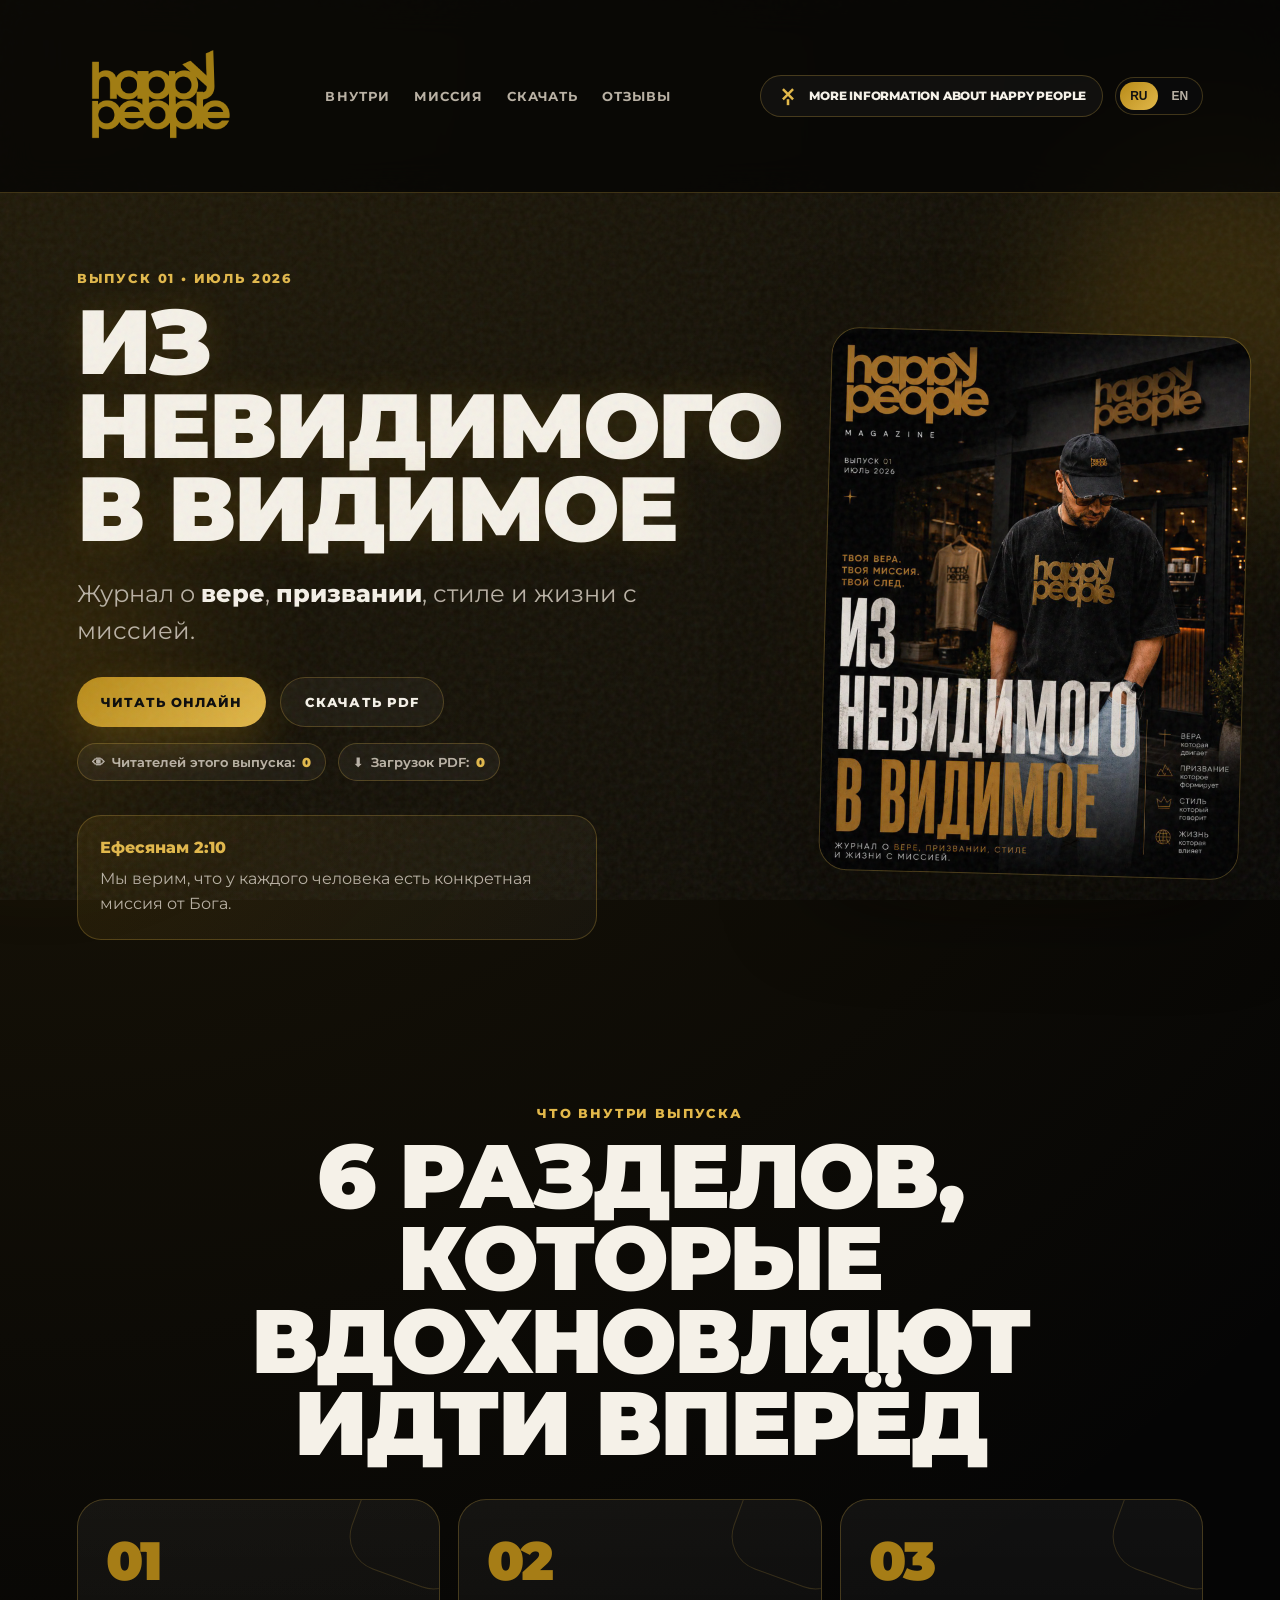
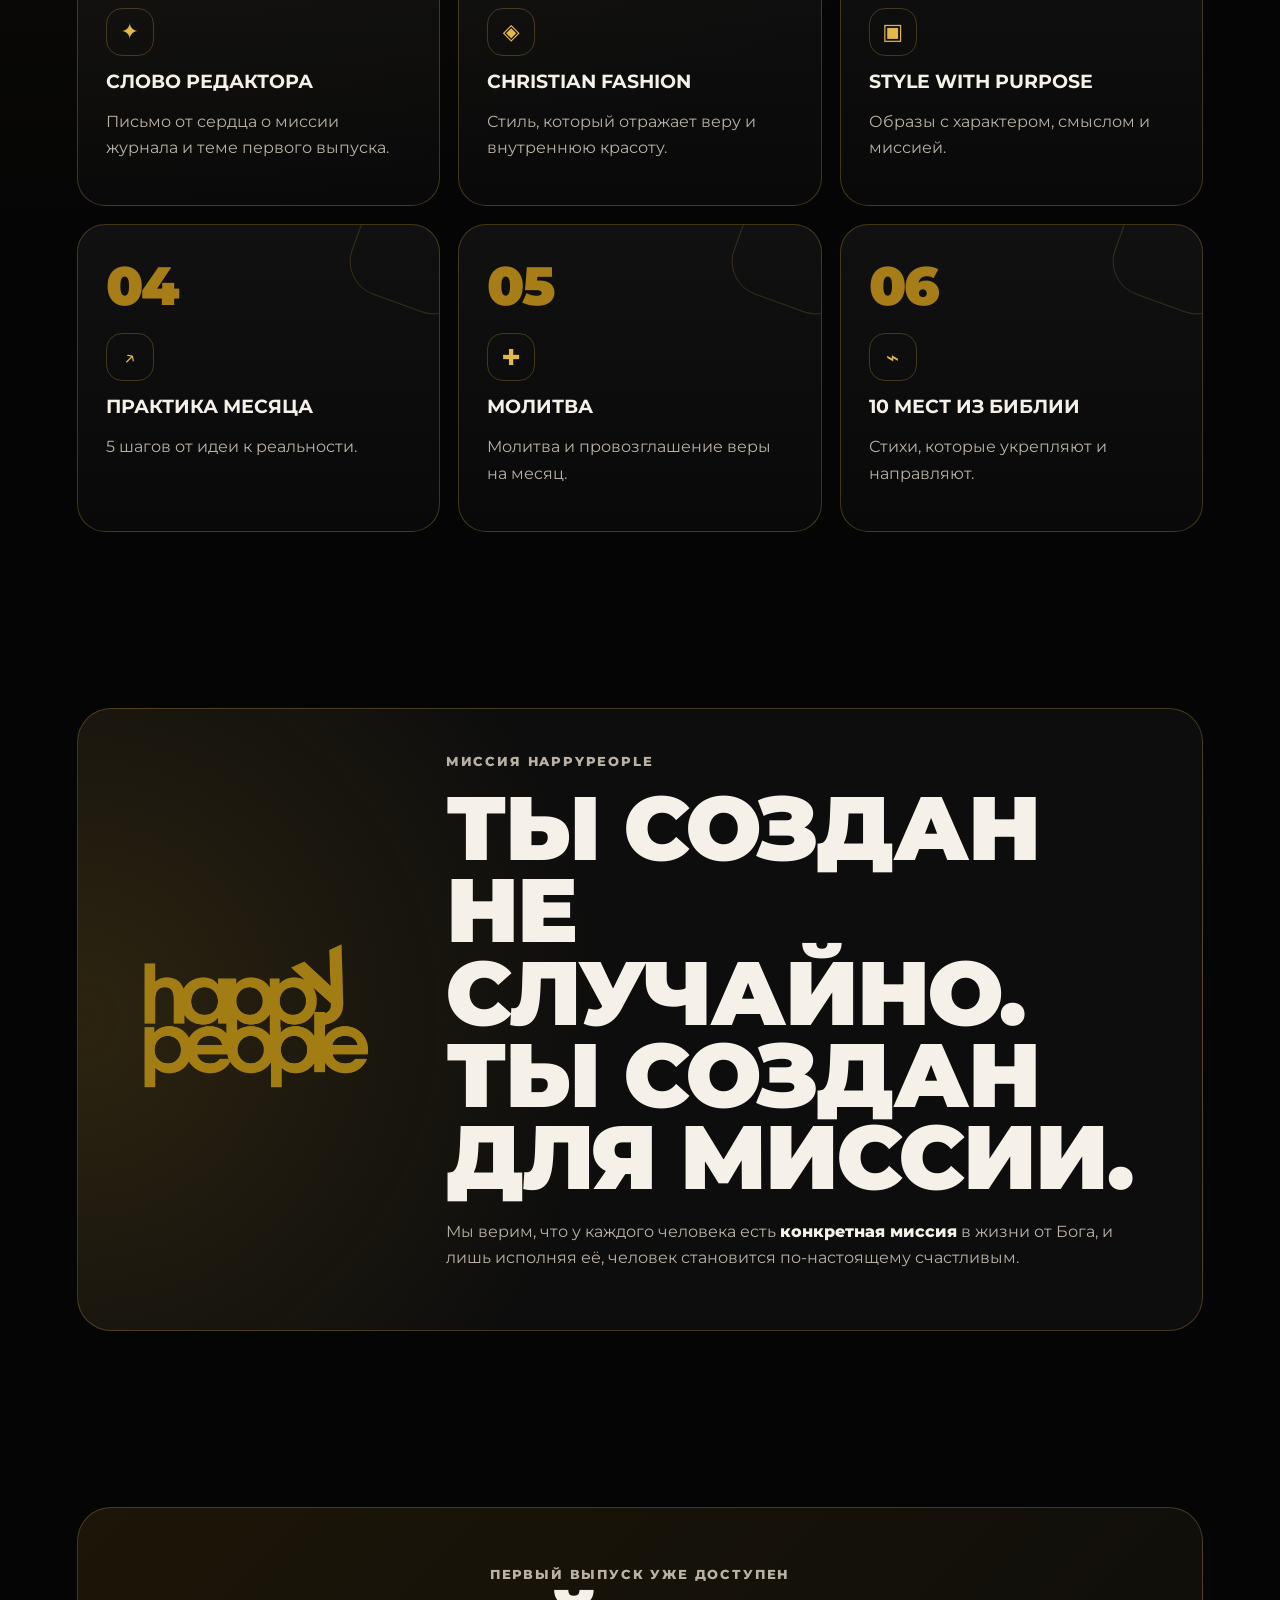
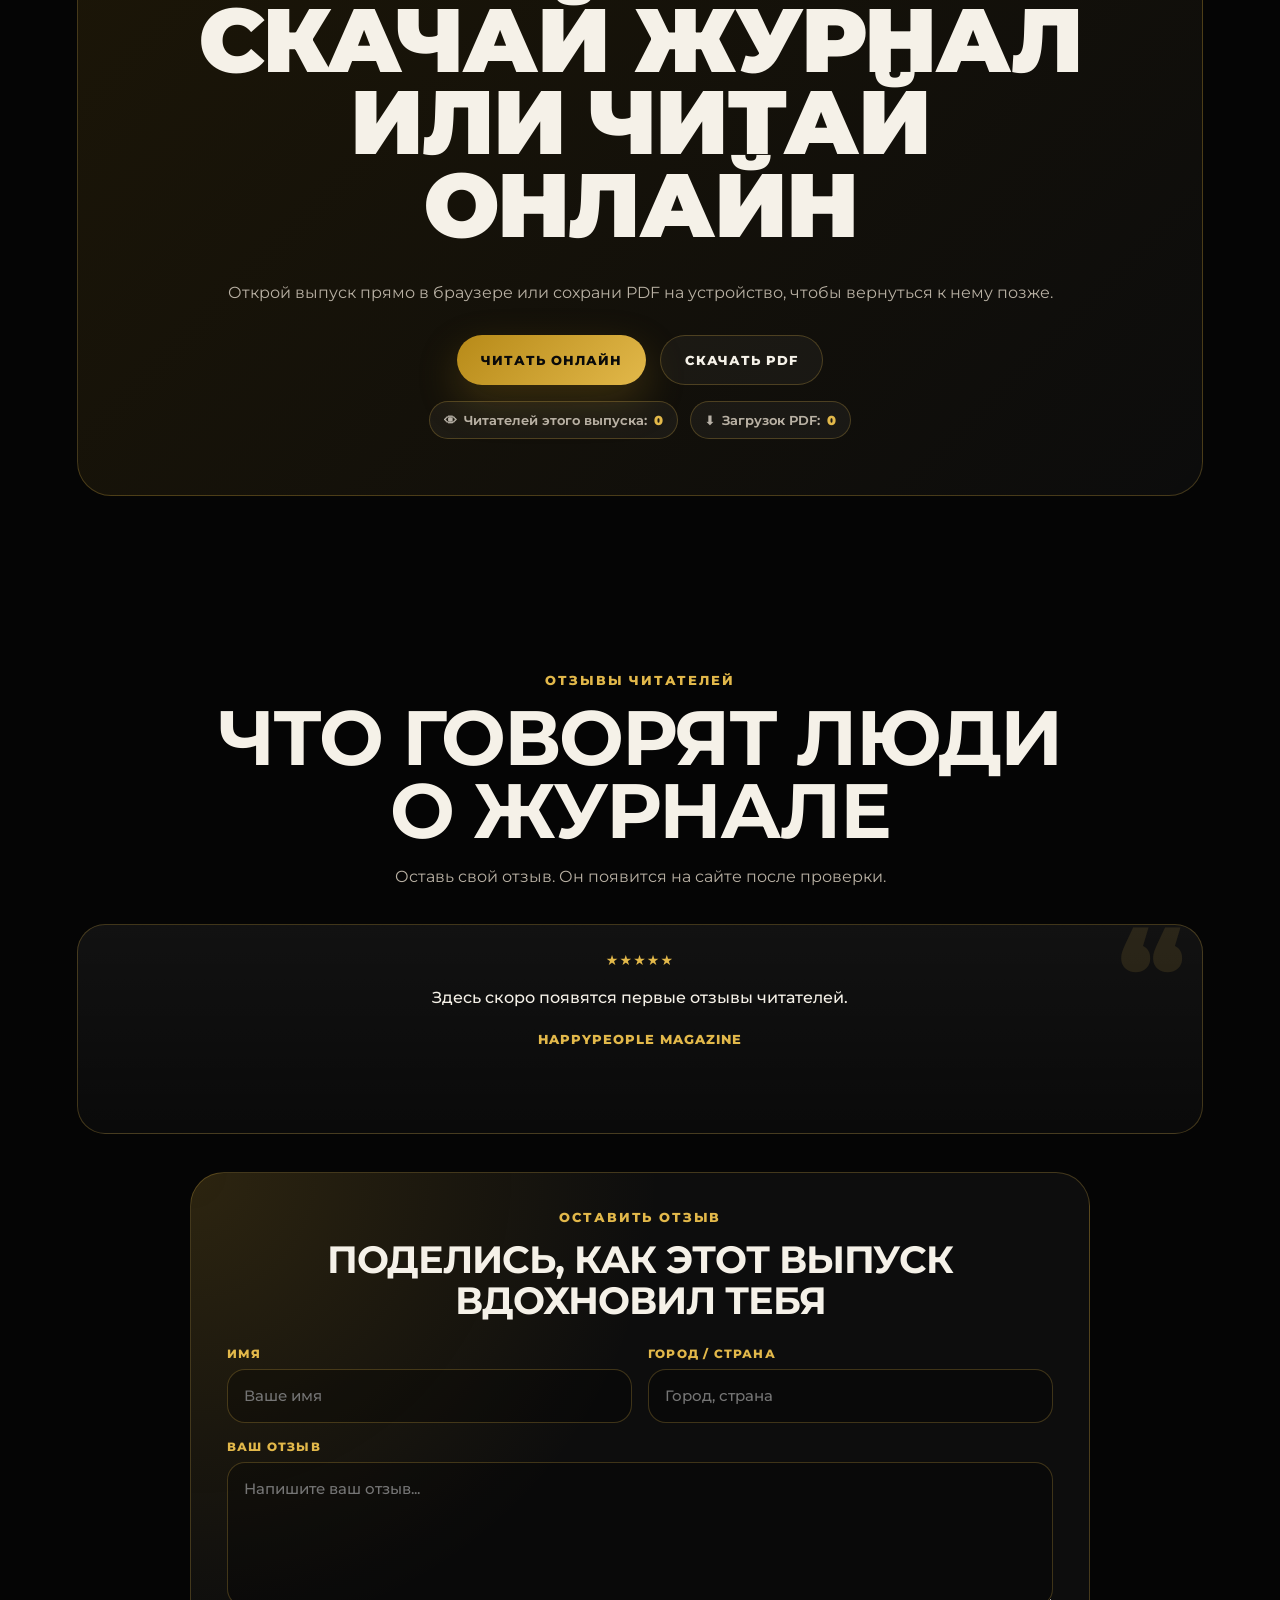
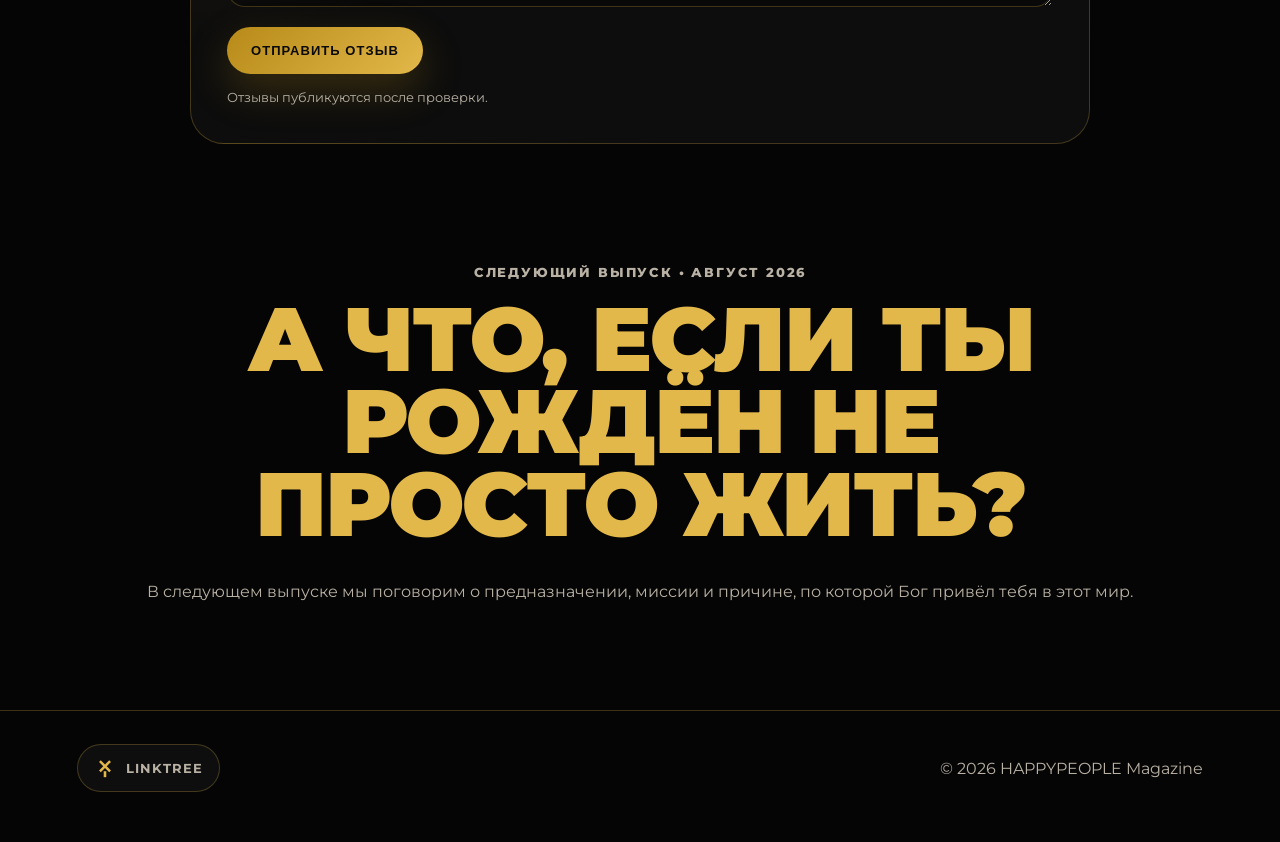
==== commit eac1fd9b: "Add files via upload" ====
--- a/index.html
+++ b/index.html
@@ -9,7 +9,7 @@
   <link rel="preconnect" href="https://fonts.googleapis.com">
   <link rel="preconnect" href="https://fonts.gstatic.com" crossorigin>
   <link href="https://fonts.googleapis.com/css2?family=Montserrat:wght@400;500;600;700;800;900&display=swap" rel="stylesheet">
-  <link rel="stylesheet" href="assets/css/style.css?v=counters-final" />
+  <link rel="stylesheet" href="assets/css/style.css?v=reviews-final" />
 </head>
 <body>
   <div class="noise"></div>
@@ -24,6 +24,7 @@
       <a href="#inside" data-i18n="navInside">Внутри</a>
       <a href="#mission" data-i18n="navMission">Миссия</a>
       <a href="#download" data-i18n="navDownload">Скачать</a>
+      <a href="#reviews" data-i18n="navReviews">Отзывы</a>
     </nav>
     <div class="header-actions">
       <a class="linktree-top" href="https://linktr.ee/happypeople_mission?utm_source=linktree_profile_share&ltsid=6c75d97e-e95f-49acaeb4-977a7b30e5bc" target="_blank" rel="noopener" aria-label="More information about Happy People">
@@ -99,6 +100,46 @@
       </div>
     </section>
 
+
+    <section id="reviews" class="reviews section-pad reveal">
+      <div class="reviews-head">
+        <p class="eyebrow" data-i18n="reviewsEyebrow">Отзывы читателей</p>
+        <h2 data-i18n="reviewsTitle">Что говорят люди о журнале</h2>
+        <p data-i18n="reviewsText">Оставь свой отзыв. Он появится на сайте после проверки.</p>
+      </div>
+
+      <div class="reviews-grid js-reviews-list">
+        <article class="review-card review-placeholder">
+          <div class="stars">★★★★★</div>
+          <p data-i18n="noReviewsYet">Здесь скоро появятся первые отзывы читателей.</p>
+          <span>HAPPYPEOPLE Magazine</span>
+        </article>
+      </div>
+
+      <form class="review-form js-review-form">
+        <div class="form-title">
+          <p class="eyebrow" data-i18n="leaveReviewEyebrow">Оставить отзыв</p>
+          <h3 data-i18n="leaveReviewTitle">Поделись, как этот выпуск вдохновил тебя</h3>
+        </div>
+        <div class="form-row">
+          <label>
+            <span data-i18n="reviewName">Имя</span>
+            <input name="name" type="text" maxlength="80" required placeholder="Viacheslav" data-placeholder-ru="Ваше имя" data-placeholder-en="Your name" />
+          </label>
+          <label>
+            <span data-i18n="reviewLocation">Город / страна</span>
+            <input name="location" type="text" maxlength="100" required placeholder="Bluffton, USA" data-placeholder-ru="Город, страна" data-placeholder-en="City, country" />
+          </label>
+        </div>
+        <label>
+          <span data-i18n="reviewMessage">Ваш отзыв</span>
+          <textarea name="message" rows="5" maxlength="700" required placeholder="Напишите ваш отзыв..." data-placeholder-ru="Напишите ваш отзыв..." data-placeholder-en="Write your review..."></textarea>
+        </label>
+        <button class="btn primary" type="submit"><span data-i18n="sendReview">Отправить отзыв</span></button>
+        <p class="form-note js-review-status" data-i18n="reviewNote">Отзывы публикуются после проверки.</p>
+      </form>
+    </section>
+
     <section class="next section-pad reveal">
       <p class="eyebrow" data-i18n="nextEyebrow">Следующий выпуск • Август 2026</p>
       <h2 data-i18n="nextTitle">А что, если ты рождён не просто жить?</h2>
@@ -114,6 +155,6 @@
     <p>© 2026 HAPPYPEOPLE Magazine</p>
   </footer>
 
-  <script src="assets/js/script.js?v=counters-final"></script>
+  <script src="assets/js/script.js?v=reviews-final"></script>
 </body>
 </html>
--- a/assets/css/style.css
+++ b/assets/css/style.css
@@ -1 +1,4 @@
 :root{--bg:#050505;--panel:#0e0e0e;--panel2:#15120b;--gold:#b78a18;--gold2:#e2b84a;--text:#f5f1e8;--muted:#b9b1a4;--line:rgba(226,184,74,.25);--shadow:0 30px 90px rgba(0,0,0,.5)}*{box-sizing:border-box}html{scroll-behavior:smooth}body{margin:0;background:radial-gradient(circle at top left,rgba(183,138,24,.16),transparent 32%),var(--bg);color:var(--text);font-family:Montserrat,system-ui,sans-serif;overflow-x:hidden}.noise{position:fixed;inset:0;pointer-events:none;opacity:.07;background-image:url("data:image/svg+xml,%3Csvg viewBox='0 0 200 200' xmlns='http://www.w3.org/2000/svg'%3E%3Cfilter id='n'%3E%3CfeTurbulence type='fractalNoise' baseFrequency='.75' numOctaves='3' stitchTiles='stitch'/%3E%3C/filter%3E%3Crect width='100%25' height='100%25' filter='url(%23n)'/%3E%3C/svg%3E");z-index:10}.gold-orb{position:fixed;border-radius:999px;filter:blur(70px);opacity:.22;pointer-events:none}.orb-one{width:380px;height:380px;background:var(--gold);right:-150px;top:130px}.orb-two{width:320px;height:320px;background:#7b5809;left:-120px;bottom:80px}.site-header{position:sticky;top:0;z-index:20;display:flex;align-items:center;justify-content:space-between;gap:18px;padding:16px 6vw;background:rgba(5,5,5,.78);backdrop-filter:blur(16px);border-bottom:1px solid var(--line)}.brand img{width:160px;display:block}.nav{display:flex;gap:24px}.nav a,.footer a{color:var(--muted);text-decoration:none;font-size:13px;font-weight:700;text-transform:uppercase;letter-spacing:.08em}.nav a:hover,.footer a:hover{color:var(--gold2)}.header-actions{display:flex;align-items:center;gap:12px}.linktree-mini,.linktree-top,.footer-linktree{display:inline-flex;align-items:center;justify-content:center;border:1px solid var(--line);background:rgba(255,255,255,.04)}.linktree-mini{width:42px;height:42px;border-radius:14px}.linktree-top{gap:10px;min-height:42px;border-radius:999px;padding:0 16px;color:var(--text);text-decoration:none;font-size:12px;font-weight:800;text-transform:uppercase;letter-spacing:-.2px;white-space:nowrap}.linktree-top span{line-height:1.1}.linktree-mini svg,.linktree-top svg,.footer-linktree svg{width:22px;height:22px;fill:var(--gold2)}.lang-switch{display:flex;gap:4px;padding:4px;border:1px solid var(--line);border-radius:999px;background:#0a0a0a;color:var(--muted);cursor:pointer}.lang-switch span{padding:7px 10px;border-radius:999px;font-size:12px;font-weight:800}.lang-switch span.active{background:linear-gradient(135deg,var(--gold),var(--gold2));color:#111}.section-pad{padding:88px 6vw}.hero{display:grid;grid-template-columns:1fr .95fr;gap:44px;align-items:center;min-height:calc(100vh - 76px);padding-top:54px;padding-bottom:54px}.eyebrow{margin:0 0 14px;color:var(--gold2);font-weight:800;text-transform:uppercase;letter-spacing:.14em;font-size:13px}.hero h1,.inside h2,.mission h2,.download h2,.next h2{font-family:Montserrat,system-ui,sans-serif;font-weight:900;letter-spacing:-2px;line-height:.92;margin:0;text-transform:uppercase}.hero h1{font-size:clamp(54px,7.1vw,104px);text-shadow:0 0 35px rgba(183,138,24,.18)}.lead{font-size:clamp(18px,2vw,24px);line-height:1.55;color:var(--muted);max-width:620px}.lead strong,.mission strong{color:var(--text);font-weight:800}.hero-buttons{display:flex;flex-wrap:wrap;gap:14px;margin-top:28px}.hero-buttons.center{justify-content:center}.btn{display:inline-flex;align-items:center;justify-content:center;padding:16px 24px;border-radius:999px;text-decoration:none;font-weight:800;text-transform:uppercase;letter-spacing:.08em;font-size:13px;transition:.25s ease}.btn.primary{background:linear-gradient(135deg,var(--gold),var(--gold2));color:#0a0a0a;box-shadow:0 16px 40px rgba(183,138,24,.25)}.btn.secondary{border:1px solid var(--line);color:var(--text);background:rgba(255,255,255,.04)}.btn:hover{transform:translateY(-3px)}.counter-row{display:flex;flex-wrap:wrap;gap:12px;margin-top:16px;align-items:center}.counter-row.center{justify-content:center}.counter-pill{display:inline-flex;align-items:center;gap:7px;border:1px solid var(--line);background:rgba(255,255,255,.045);border-radius:999px;padding:10px 14px;color:var(--muted);font-size:13px;font-weight:650}.counter-pill strong{color:var(--gold2);font-weight:900}.counter-icon{filter:saturate(.8)}.scripture-card{margin-top:34px;border:1px solid var(--line);border-radius:24px;padding:22px;background:linear-gradient(135deg,rgba(183,138,24,.12),rgba(255,255,255,.03));max-width:520px}.scripture-card span{color:var(--gold2);font-weight:800}.scripture-card p{margin:10px 0 0;color:var(--muted);line-height:1.55}.cover-wrap{position:relative;justify-self:center}.cover-glow{position:absolute;inset:10%;background:var(--gold);filter:blur(70px);opacity:.18}.cover{position:relative;width:min(420px,72vw);border-radius:28px;box-shadow:var(--shadow);border:1px solid var(--line);transform:rotate(1.5deg)}.inside{text-align:center}.inside h2,.mission h2,.download h2,.next h2{font-size:clamp(48px,7vw,92px);max-width:950px;margin:0 auto 34px}.cards{display:grid;grid-template-columns:repeat(3,1fr);gap:18px;margin-top:34px;text-align:left}.card{position:relative;overflow:hidden;border:1px solid var(--line);border-radius:28px;padding:28px;background:linear-gradient(180deg,rgba(255,255,255,.05),rgba(255,255,255,.02));min-height:230px}.card:before{content:"";position:absolute;width:120px;height:120px;border:1px solid rgba(226,184,74,.18);border-radius:35px;right:-40px;top:-40px;transform:rotate(20deg)}.num{font-family:Montserrat,system-ui,sans-serif;font-weight:900;letter-spacing:-2px;font-size:54px;color:var(--gold);opacity:.9}.icon{width:48px;height:48px;border:1px solid var(--line);border-radius:16px;display:grid;place-items:center;color:var(--gold2);font-size:22px;margin:14px 0}.card h3{font-size:19px;text-transform:uppercase;margin:0 0 10px}.card p,.download p,.next p,.mission p{color:var(--muted);line-height:1.65}.mission-box{display:grid;grid-template-columns:280px 1fr;gap:46px;align-items:center;border:1px solid var(--line);border-radius:34px;padding:42px;background:radial-gradient(circle at left,rgba(183,138,24,.18),transparent 45%),rgba(255,255,255,.035)}.mission-box img{width:100%;max-width:260px}.mission h2{margin:0 0 20px;text-align:left}.download{text-align:center}.download-content{border:1px solid var(--line);border-radius:34px;padding:56px 28px;background:linear-gradient(135deg,rgba(183,138,24,.13),rgba(255,255,255,.03))}.next{text-align:center;padding-top:30px}.next h2{color:var(--gold2)}.footer{padding:32px 6vw 48px;border-top:1px solid var(--line);display:flex;justify-content:space-between;align-items:center;color:var(--muted);gap:16px}.footer-linktree{gap:10px;border-radius:999px;padding:12px 16px}@keyframes rise{from{opacity:0;transform:translateY(26px)}to{opacity:1;transform:none}}.reveal{animation:rise .7s ease both}.delay{animation-delay:.18s}@media(max-width:900px){.nav{display:none}.brand img{width:132px}.linktree-top span{display:none}.linktree-top{min-width:42px;width:42px;padding:0;border-radius:14px}.hero{grid-template-columns:1fr;text-align:center;padding-top:54px}.lead,.counter-row{display:flex;flex-wrap:wrap;gap:12px;margin-top:16px;align-items:center}.counter-row.center{justify-content:center}.counter-pill{display:inline-flex;align-items:center;gap:7px;border:1px solid var(--line);background:rgba(255,255,255,.045);border-radius:999px;padding:10px 14px;color:var(--muted);font-size:13px;font-weight:650}.counter-pill strong{color:var(--gold2);font-weight:900}.counter-icon{filter:saturate(.8)}.scripture-card{margin-left:auto;margin-right:auto}.hero-buttons{justify-content:center}.cards{grid-template-columns:1fr}.mission-box{grid-template-columns:1fr;text-align:center}.mission h2{text-align:center}.mission-box img{margin:auto}.section-pad{padding:64px 5vw}.footer{flex-direction:column;text-align:center}.hero h1{font-size:clamp(48px,15vw,82px)}}@media(max-width:520px){.site-header{padding:12px 4vw}.brand img{width:112px}.linktree-mini{width:38px;height:38px}.hero-buttons .btn{width:100%}.cover{width:88vw}.card{padding:24px}.inside h2,.mission h2,.download h2,.next h2{font-size:42px}.download-content{padding:38px 18px}}
+
+/* Reviews */
+.reviews{position:relative;text-align:center}.reviews-head{max-width:860px;margin:0 auto 34px}.reviews-head h2{font-family:Montserrat,system-ui,sans-serif;font-size:clamp(42px,6vw,82px);line-height:.95;letter-spacing:-2px;text-transform:uppercase;margin:0 0 16px}.reviews-head p:not(.eyebrow){color:var(--muted);line-height:1.65}.reviews-grid{display:grid;grid-template-columns:repeat(3,1fr);gap:18px;margin:34px 0;text-align:left}.review-card{border:1px solid var(--line);border-radius:28px;padding:26px;background:linear-gradient(180deg,rgba(255,255,255,.055),rgba(255,255,255,.025));min-height:210px;position:relative;overflow:hidden}.review-card:before{content:'“';position:absolute;right:18px;top:-22px;font-size:110px;color:rgba(226,184,74,.12);font-weight:900}.review-card .stars{color:var(--gold2);letter-spacing:.08em;font-size:14px;font-weight:900;margin-bottom:16px}.review-card p{color:var(--text);line-height:1.65;margin:0 0 18px;font-weight:500}.review-card span{color:var(--gold2);font-size:13px;font-weight:800;text-transform:uppercase;letter-spacing:.08em}.review-placeholder{grid-column:1/-1;text-align:center}.review-form{max-width:900px;margin:38px auto 0;border:1px solid var(--line);border-radius:34px;padding:36px;background:radial-gradient(circle at top left,rgba(183,138,24,.18),transparent 44%),rgba(255,255,255,.035);text-align:left}.form-title{text-align:center;margin-bottom:24px}.form-title h3{font-size:clamp(26px,3vw,42px);line-height:1.08;text-transform:uppercase;letter-spacing:-1px;margin:0;color:var(--text)}.form-row{display:grid;grid-template-columns:1fr 1fr;gap:16px}.review-form label{display:block;margin-bottom:16px}.review-form label span{display:block;color:var(--gold2);font-size:12px;font-weight:800;text-transform:uppercase;letter-spacing:.1em;margin-bottom:8px}.review-form input,.review-form textarea{width:100%;border:1px solid var(--line);border-radius:18px;background:rgba(0,0,0,.28);color:var(--text);font:500 15px/1.5 Montserrat,system-ui,sans-serif;padding:15px 16px;outline:none}.review-form textarea{resize:vertical;min-height:130px}.review-form input:focus,.review-form textarea:focus{border-color:var(--gold2);box-shadow:0 0 0 3px rgba(226,184,74,.13)}.review-form .btn{border:none;cursor:pointer}.form-note{margin:14px 0 0;color:var(--muted);font-size:13px;line-height:1.5}.form-note.success{color:var(--gold2);font-weight:800}.form-note.error{color:#ffb1a6;font-weight:700}.admin-link{color:var(--muted);font-size:12px;text-decoration:none}.admin-page{min-height:100vh;padding:44px 6vw;background:var(--bg);color:var(--text);font-family:Montserrat,system-ui,sans-serif}.admin-page h1{font-size:clamp(36px,6vw,72px);text-transform:uppercase;letter-spacing:-2px;line-height:.95;margin:0 0 20px}.admin-toolbar{display:flex;gap:12px;flex-wrap:wrap;margin:24px 0}.admin-list{display:grid;gap:14px}.admin-card{border:1px solid var(--line);border-radius:22px;padding:20px;background:rgba(255,255,255,.04)}.admin-card p{color:var(--muted);line-height:1.6}.admin-card strong{color:var(--gold2)}.admin-actions{display:flex;gap:10px;flex-wrap:wrap}.admin-actions button{border:1px solid var(--line);border-radius:999px;padding:10px 14px;background:rgba(255,255,255,.05);color:var(--text);font-weight:800;cursor:pointer}.admin-actions button:hover{border-color:var(--gold2)}@media(max-width:900px){.reviews-grid{grid-template-columns:1fr}.form-row{grid-template-columns:1fr}.review-form{padding:26px 18px}}
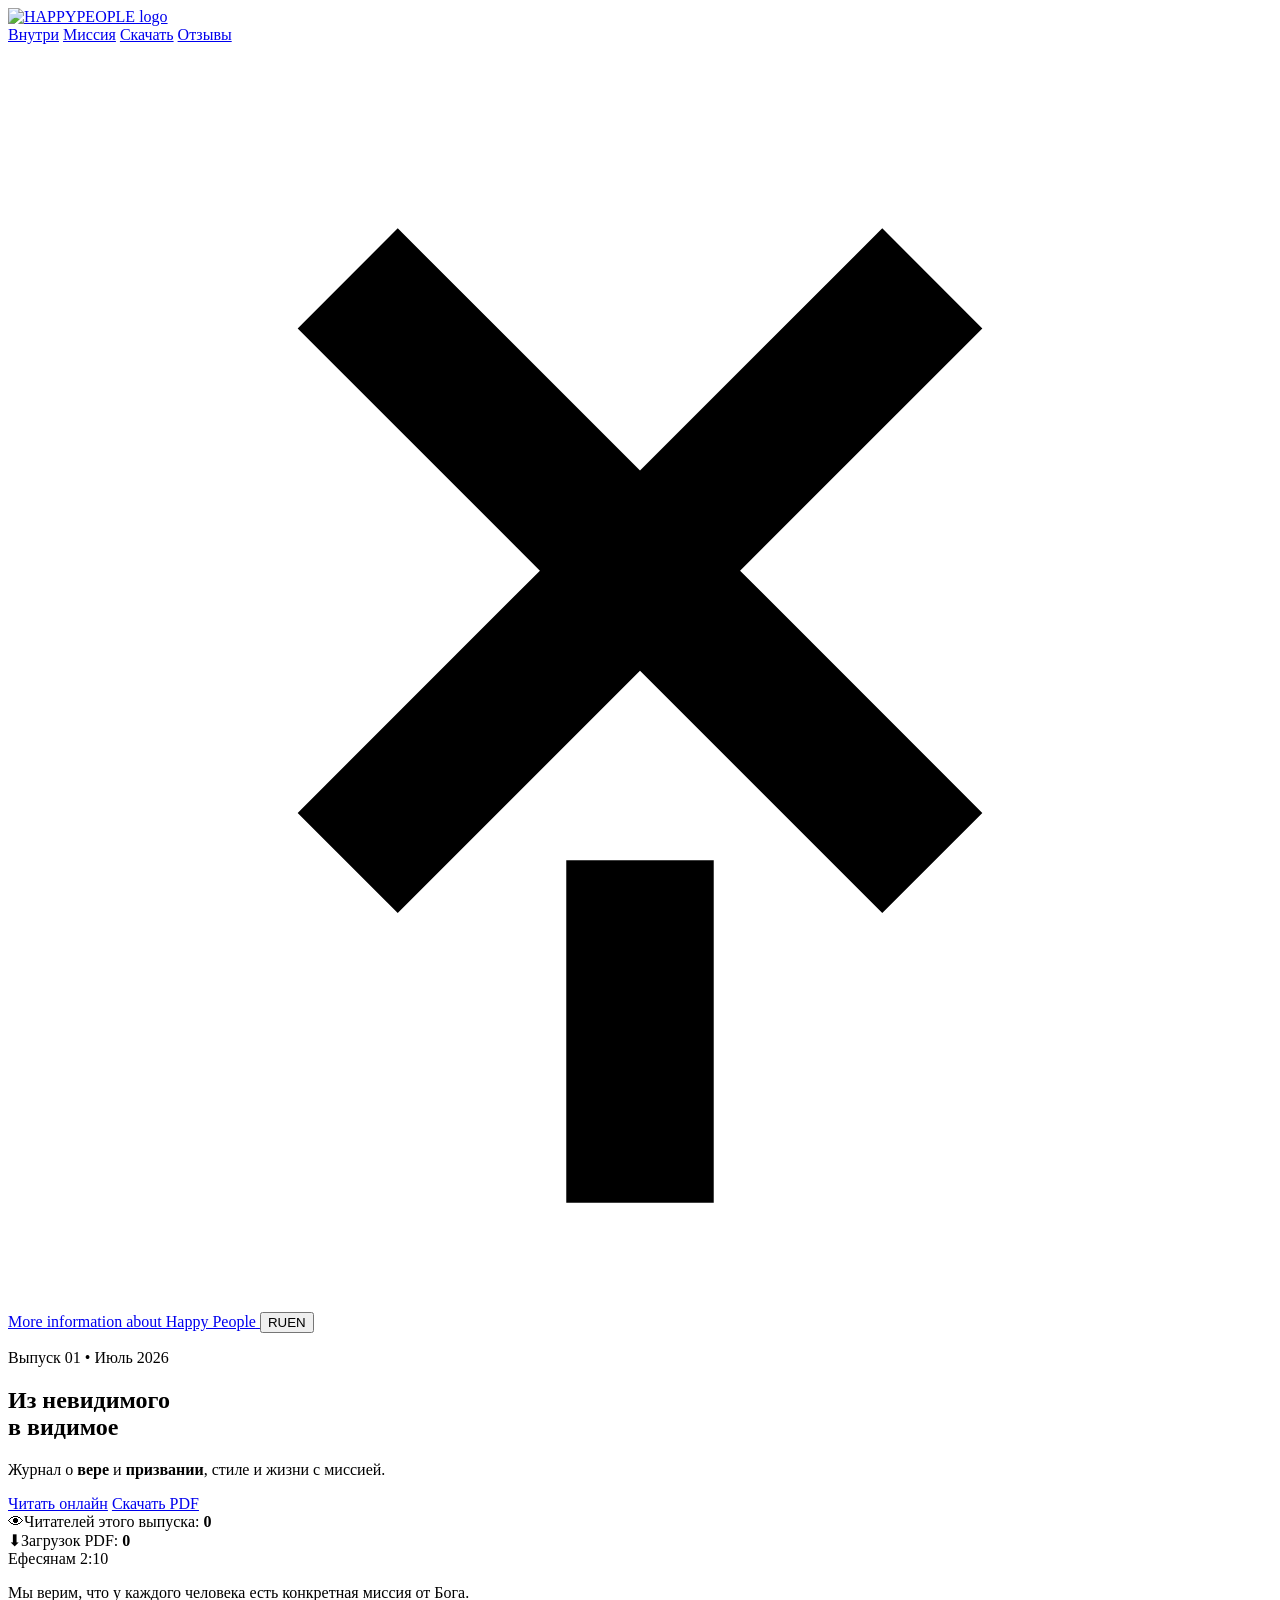
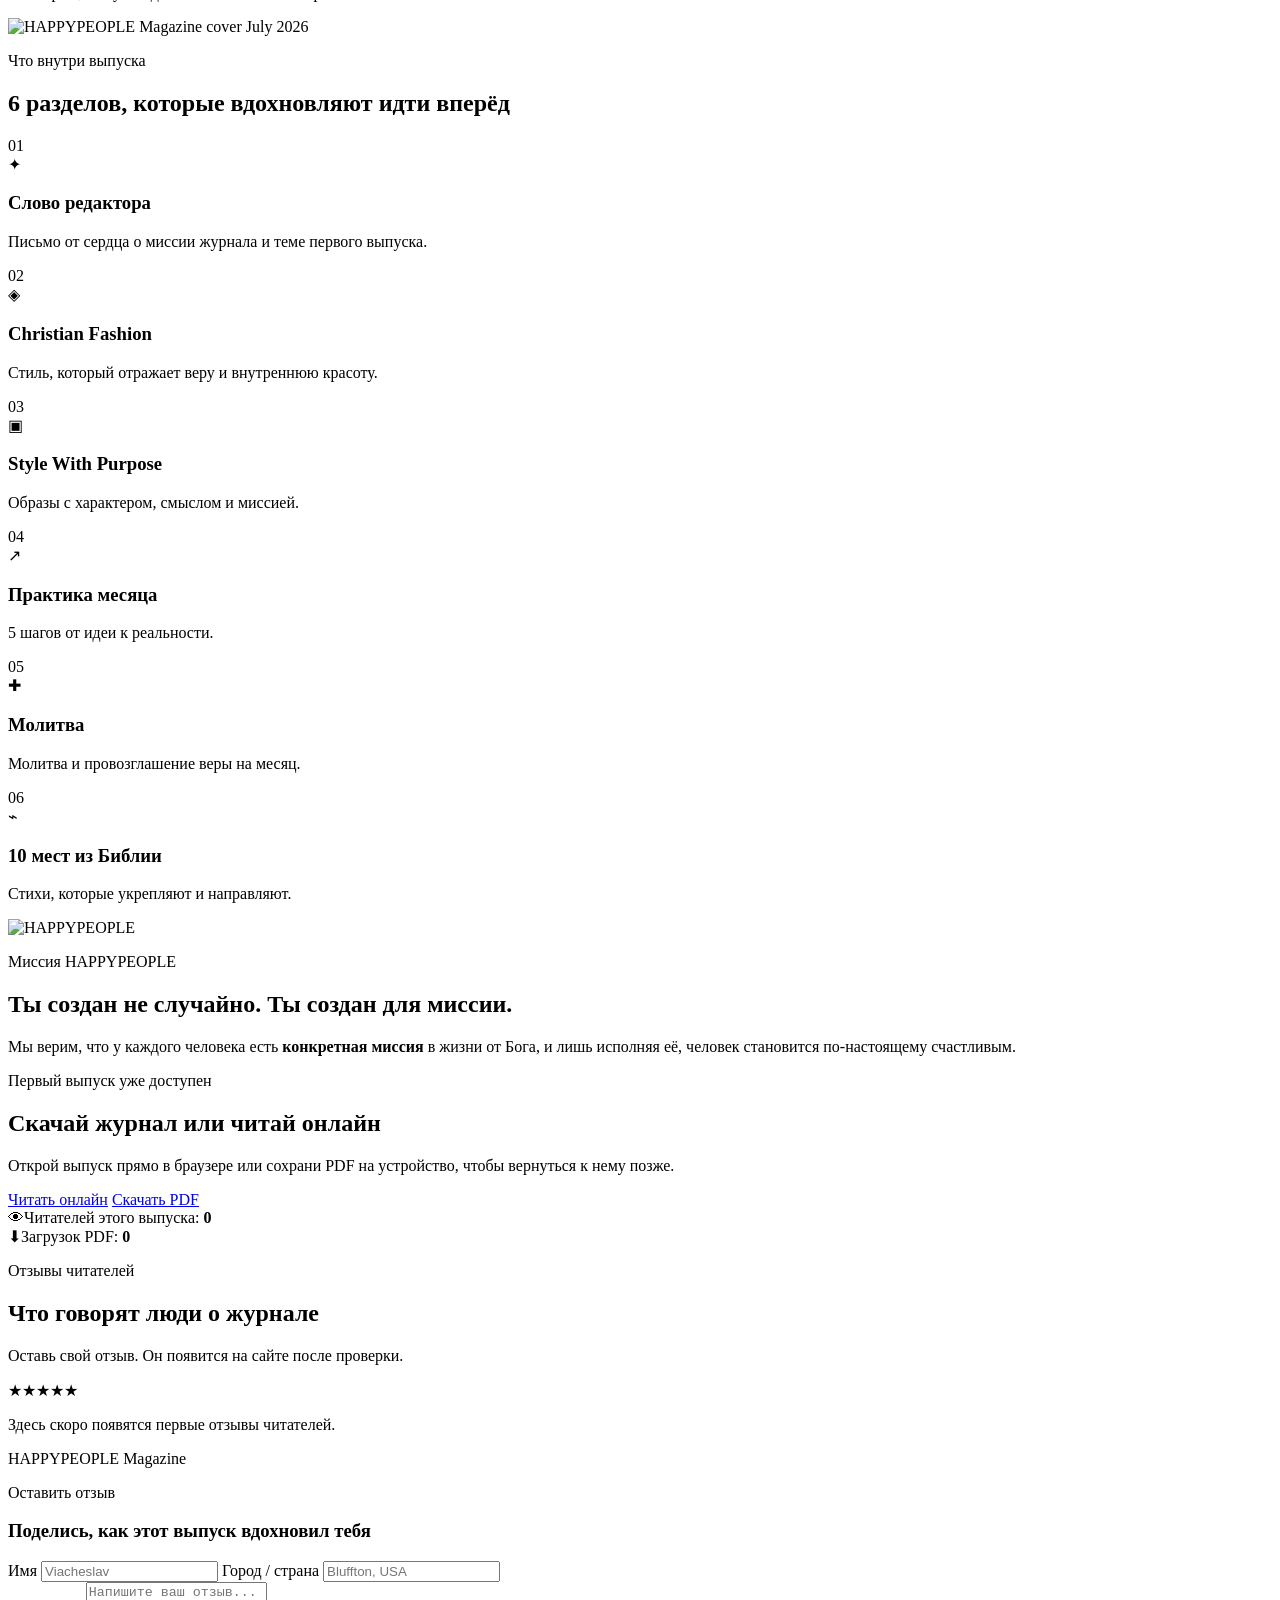
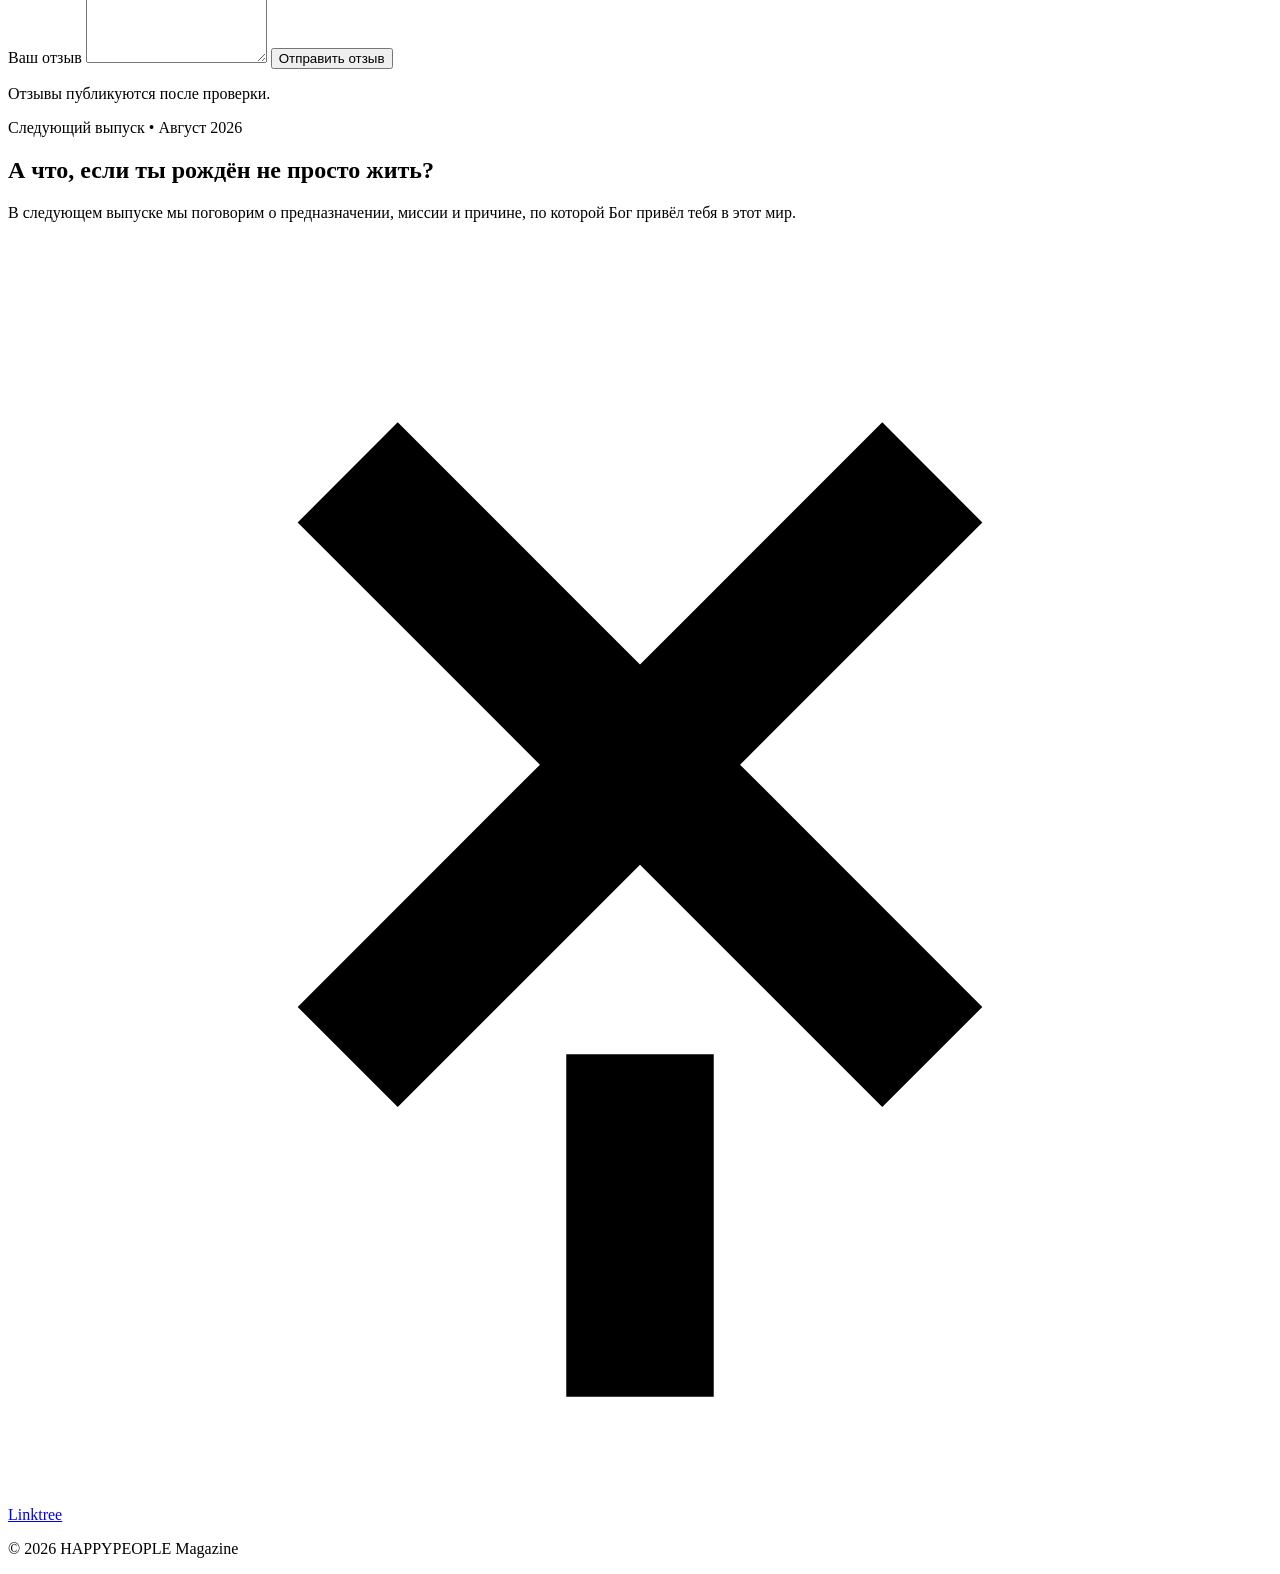
==== commit ae2e0f58: "Add files via upload" ====
--- a/index.html
+++ b/index.html
@@ -9,7 +9,7 @@
   <link rel="preconnect" href="https://fonts.googleapis.com">
   <link rel="preconnect" href="https://fonts.gstatic.com" crossorigin>
   <link href="https://fonts.googleapis.com/css2?family=Montserrat:wght@400;500;600;700;800;900&display=swap" rel="stylesheet">
-  <link rel="stylesheet" href="assets/css/style.css?v=reviews-final" />
+  <link rel="stylesheet" href="assets/css/style.css?v=mobile-polish-v2" />
 </head>
 <body>
   <div class="noise"></div>
@@ -40,7 +40,7 @@
       <div class="hero-text reveal">
         <p class="eyebrow" data-i18n="issue">Выпуск 01 • Июль 2026</p>
         <h1><span data-i18n="heroTitle1">Из невидимого</span><br><span data-i18n="heroTitle2">в видимое</span></h1>
-        <p class="lead" data-i18n="heroLead">Журнал о <strong>вере</strong>, <strong>призвании</strong>, стиле и жизни с миссией.</p>
+        <p class="lead" data-i18n="heroLead">Журнал о <strong>вере</strong> и <strong>призвании</strong>, стиле и жизни с миссией.</p>
         <div class="hero-buttons">
           <a class="btn primary js-read-btn" href="assets/pdf/happypeople-magazine-july-2026.pdf" target="_blank" rel="noopener"><span data-i18n="readOnline">Читать онлайн</span></a>
           <a class="btn secondary js-download-btn" href="assets/pdf/happypeople-magazine-july-2026.pdf" download><span data-i18n="downloadPdf">Скачать PDF</span></a>
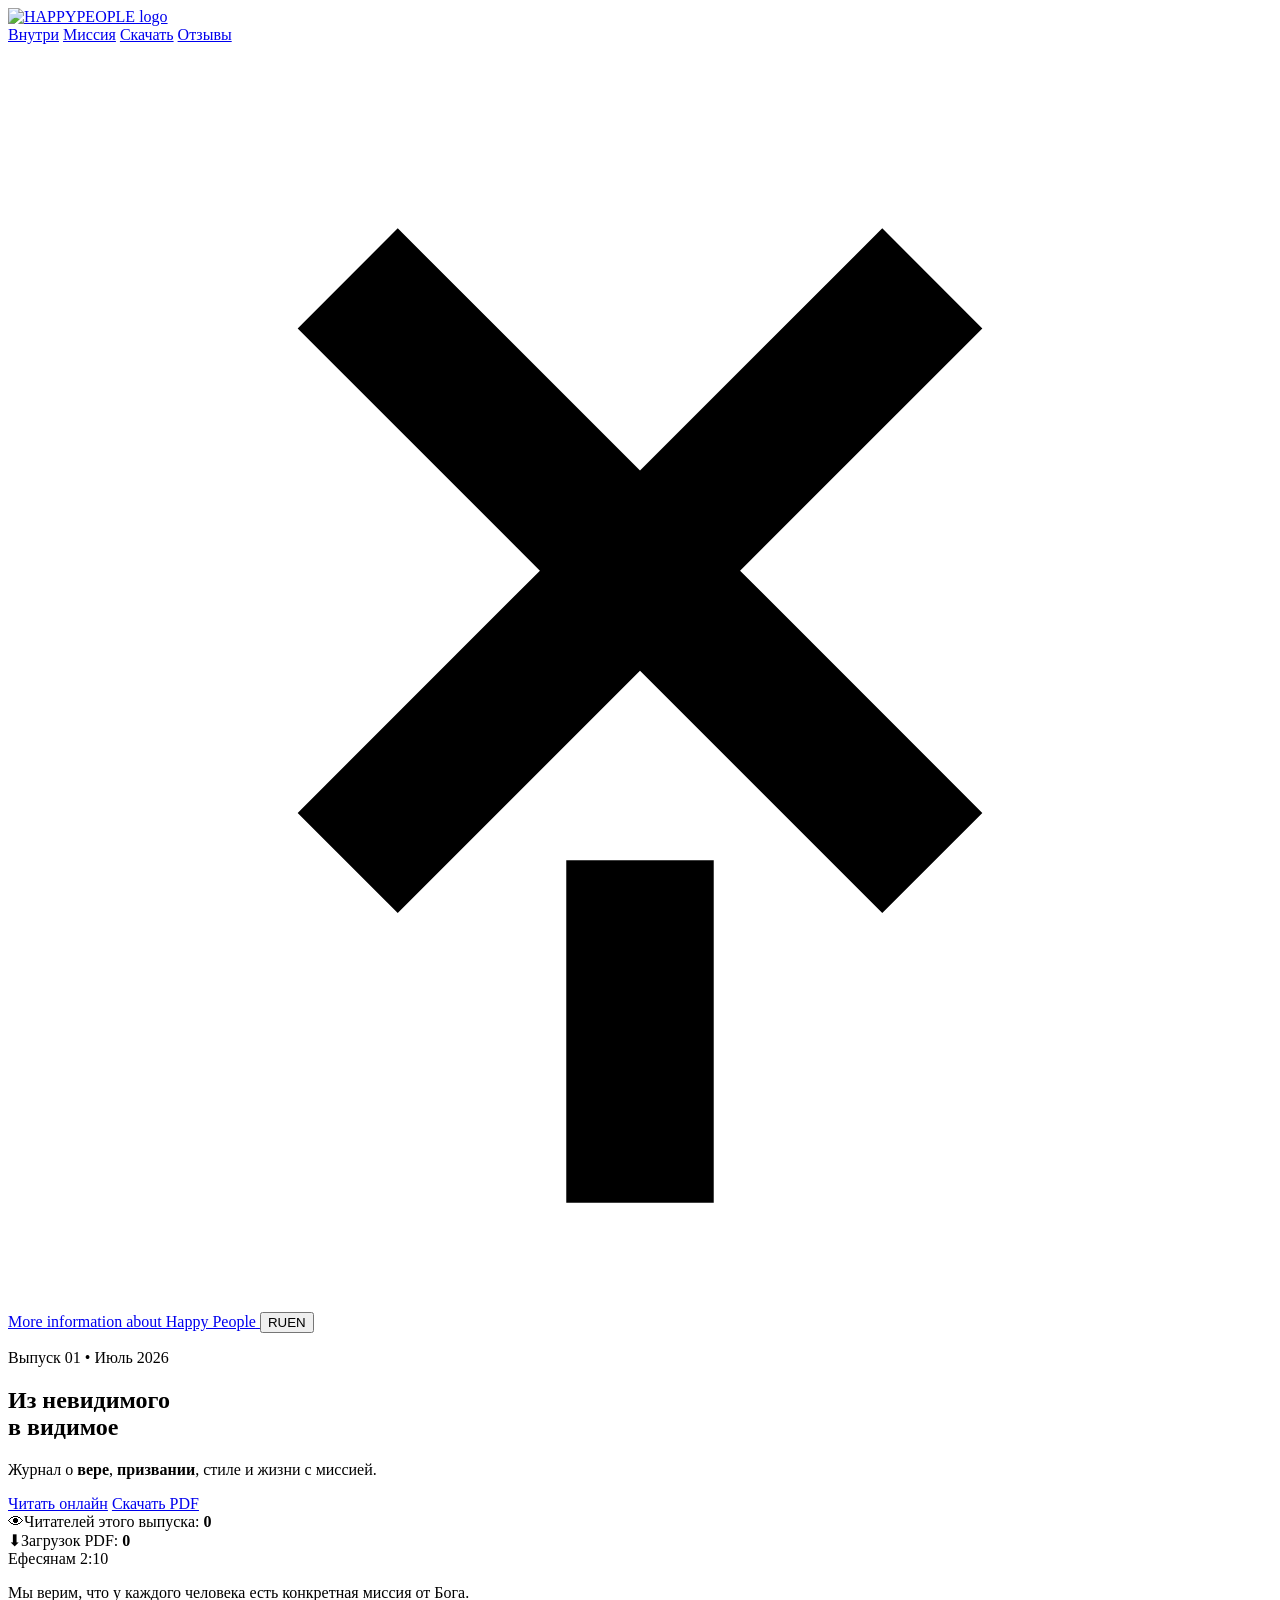
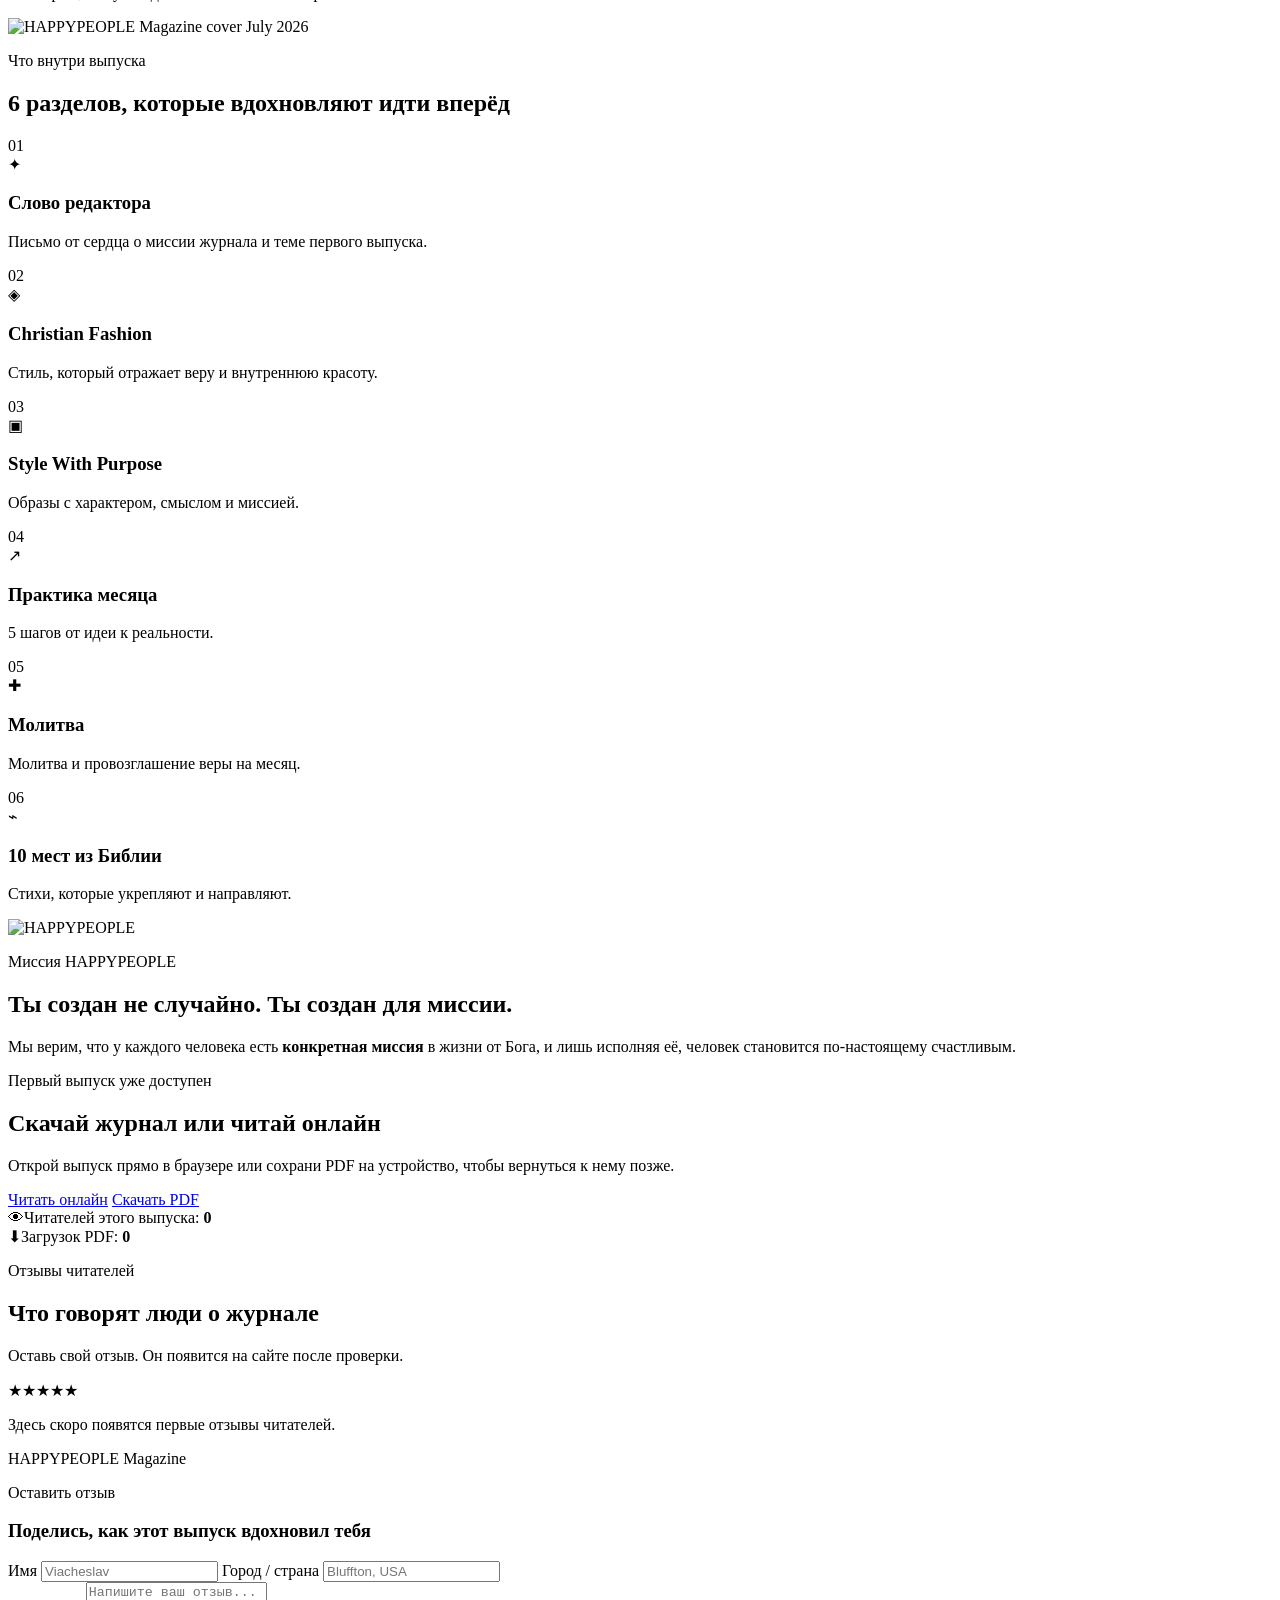
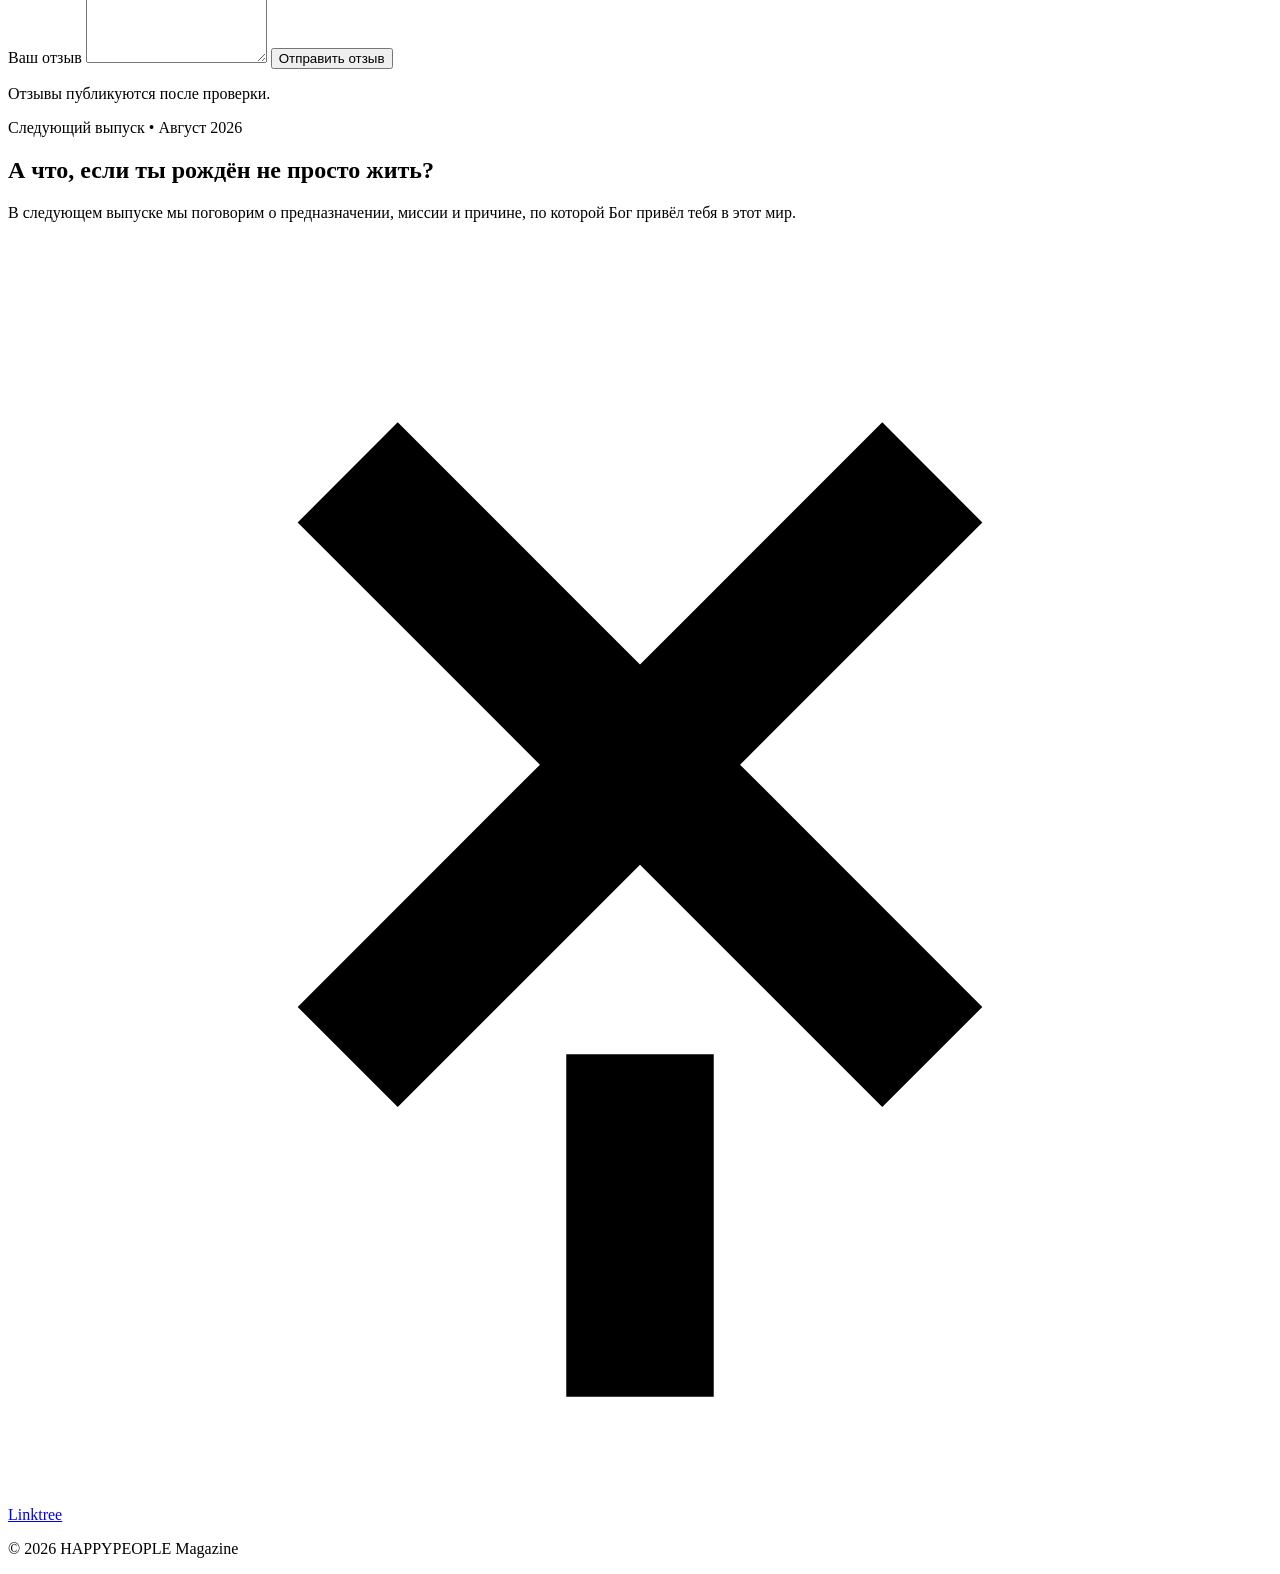
==== commit 9088cf43: "Add files via upload" ====
--- a/index.html
+++ b/index.html
@@ -9,7 +9,7 @@
   <link rel="preconnect" href="https://fonts.googleapis.com">
   <link rel="preconnect" href="https://fonts.gstatic.com" crossorigin>
   <link href="https://fonts.googleapis.com/css2?family=Montserrat:wght@400;500;600;700;800;900&display=swap" rel="stylesheet">
-  <link rel="stylesheet" href="assets/css/style.css?v=mobile-polish-v2" />
+  <link rel="stylesheet" href="assets/css/style.css?v=reviews-final" />
 </head>
 <body>
   <div class="noise"></div>
@@ -40,7 +40,7 @@
       <div class="hero-text reveal">
         <p class="eyebrow" data-i18n="issue">Выпуск 01 • Июль 2026</p>
         <h1><span data-i18n="heroTitle1">Из невидимого</span><br><span data-i18n="heroTitle2">в видимое</span></h1>
-        <p class="lead" data-i18n="heroLead">Журнал о <strong>вере</strong> и <strong>призвании</strong>, стиле и жизни с миссией.</p>
+        <p class="lead" data-i18n="heroLead">Журнал о <strong>вере</strong>, <strong>призвании</strong>, стиле и жизни с миссией.</p>
         <div class="hero-buttons">
           <a class="btn primary js-read-btn" href="assets/pdf/happypeople-magazine-july-2026.pdf" target="_blank" rel="noopener"><span data-i18n="readOnline">Читать онлайн</span></a>
           <a class="btn secondary js-download-btn" href="assets/pdf/happypeople-magazine-july-2026.pdf" download><span data-i18n="downloadPdf">Скачать PDF</span></a>
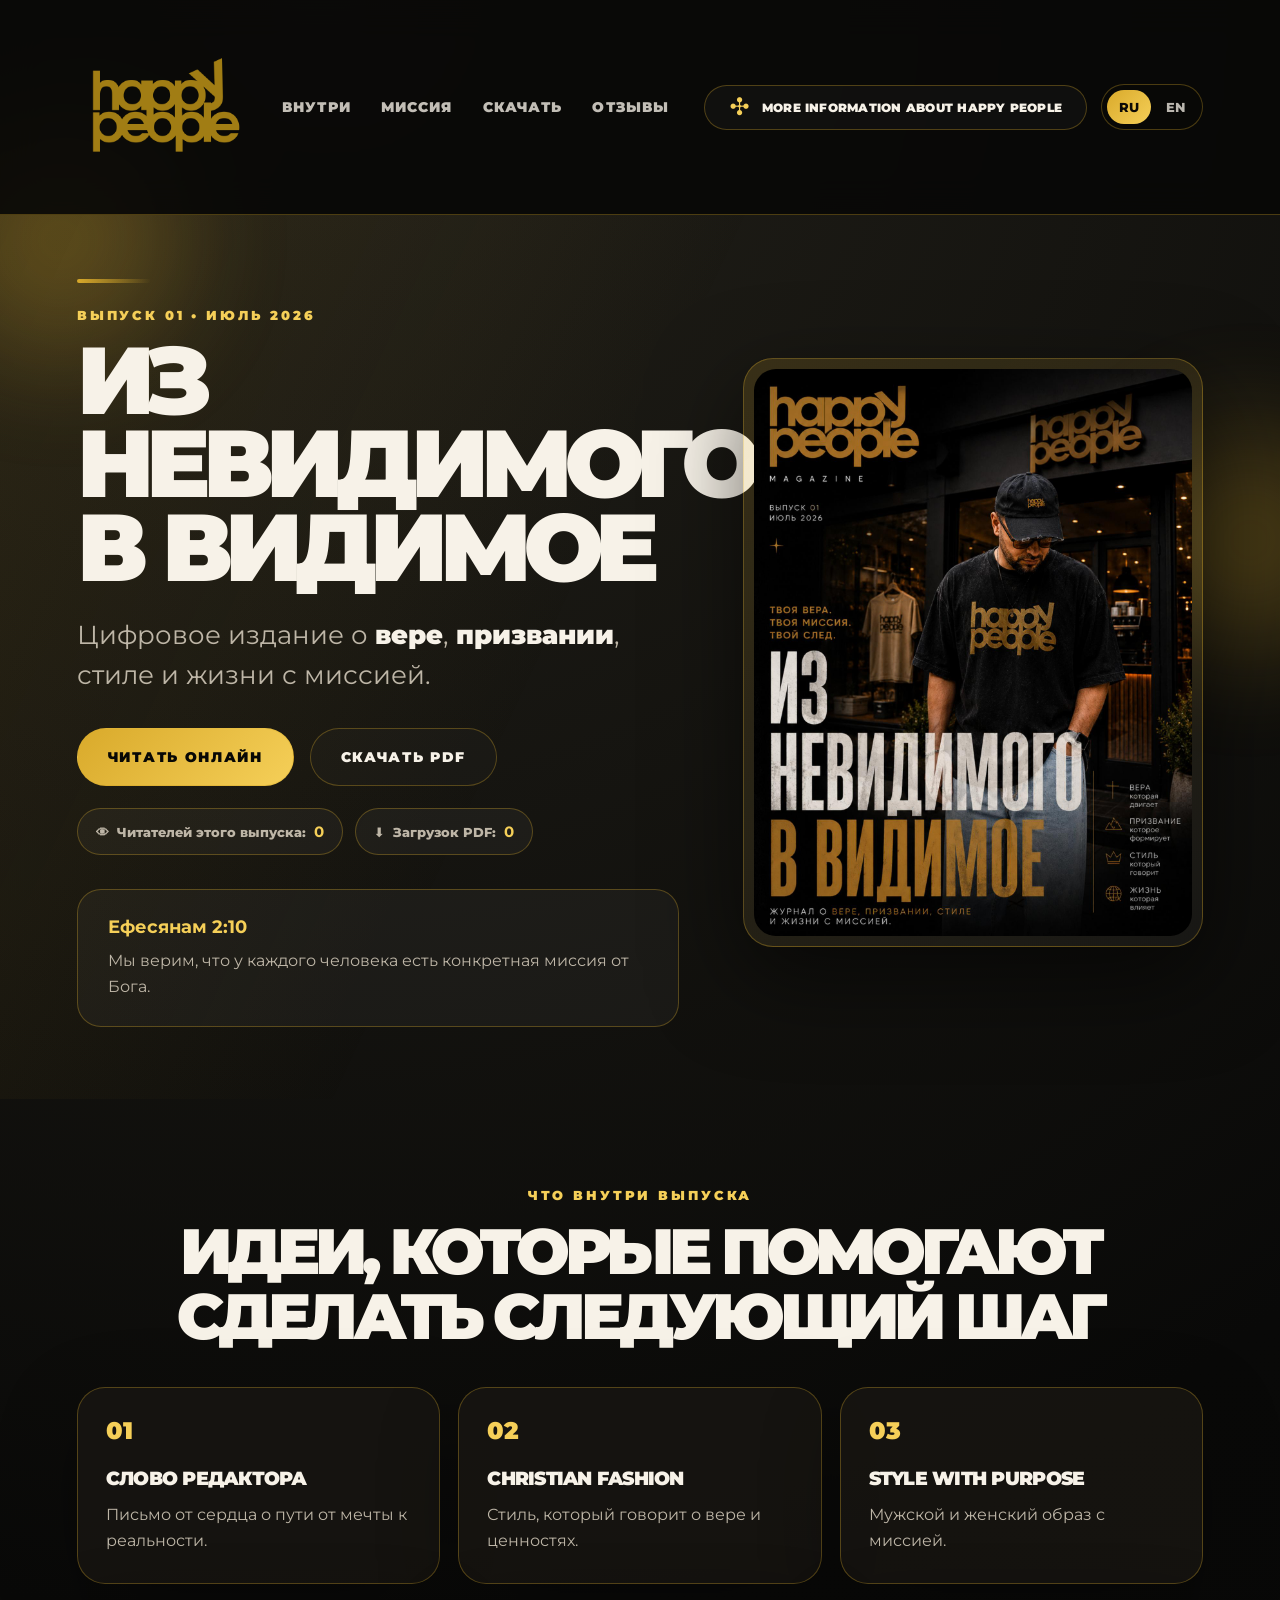
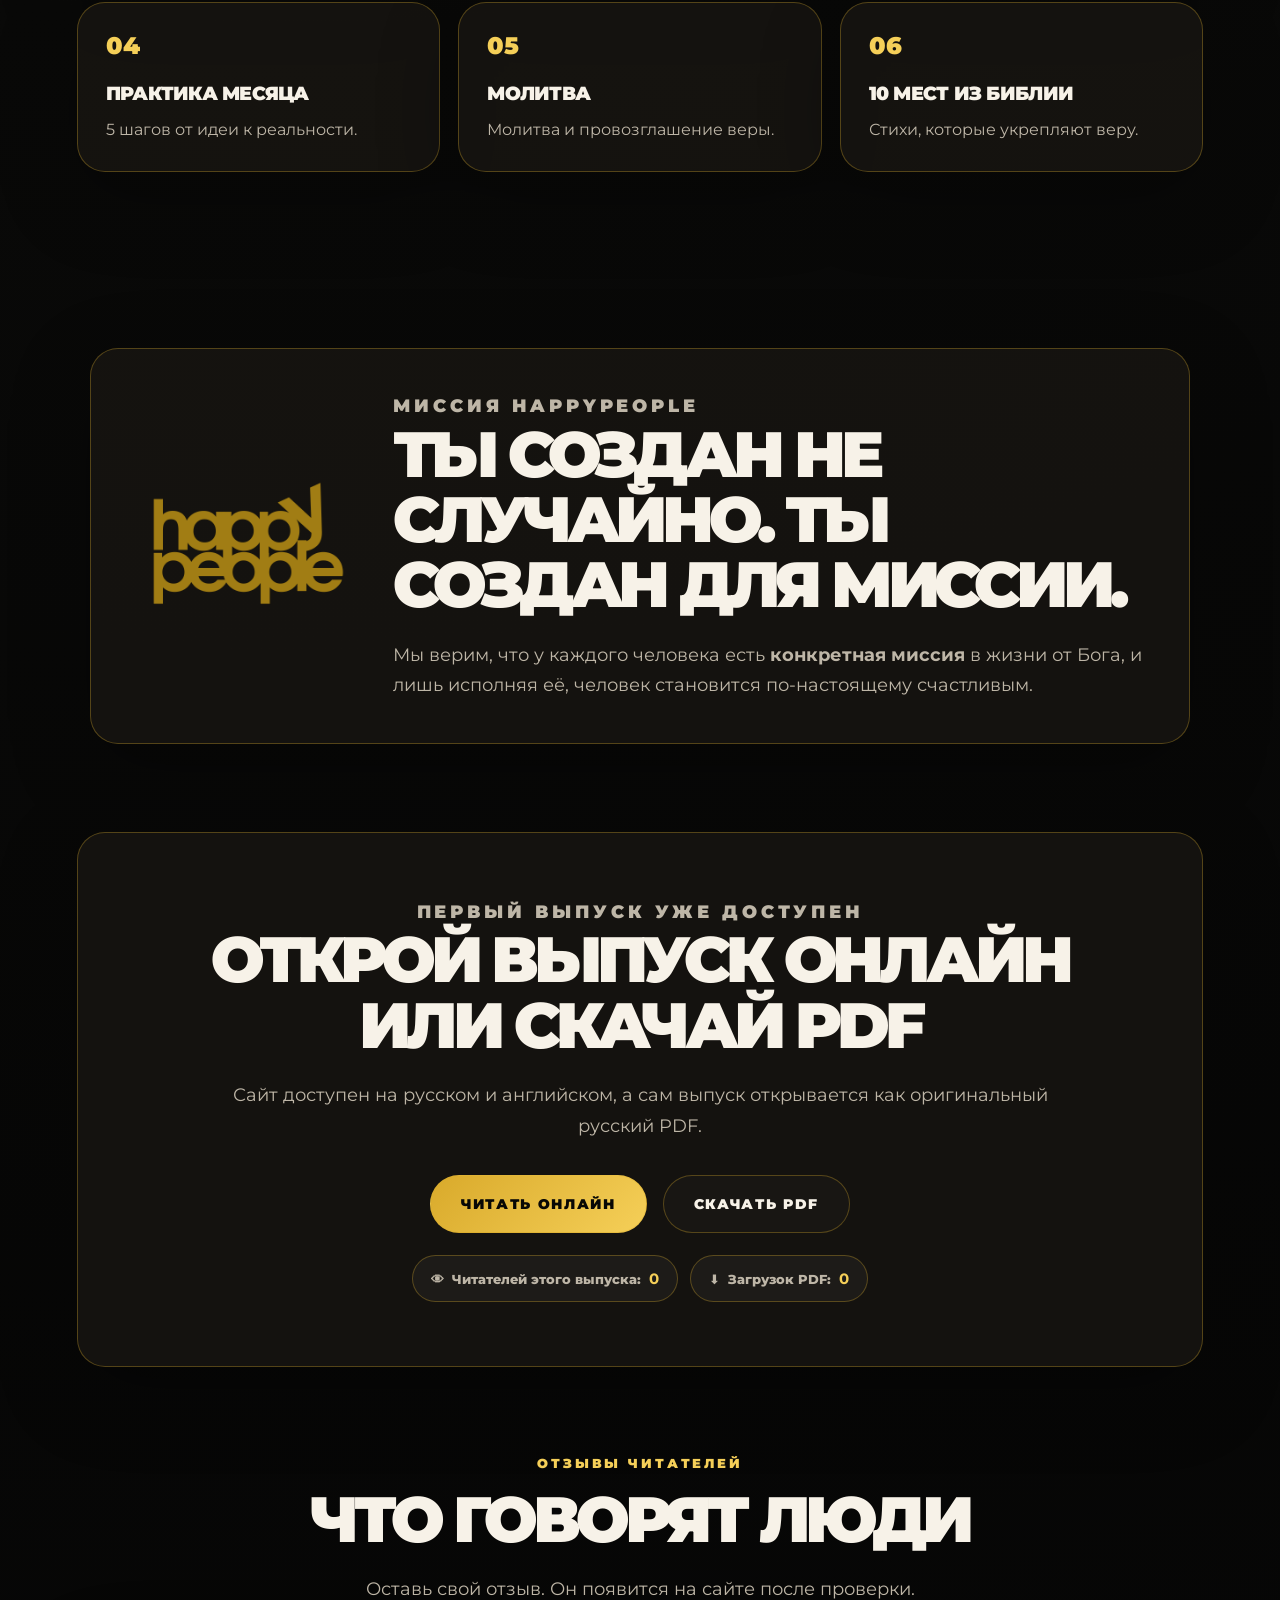
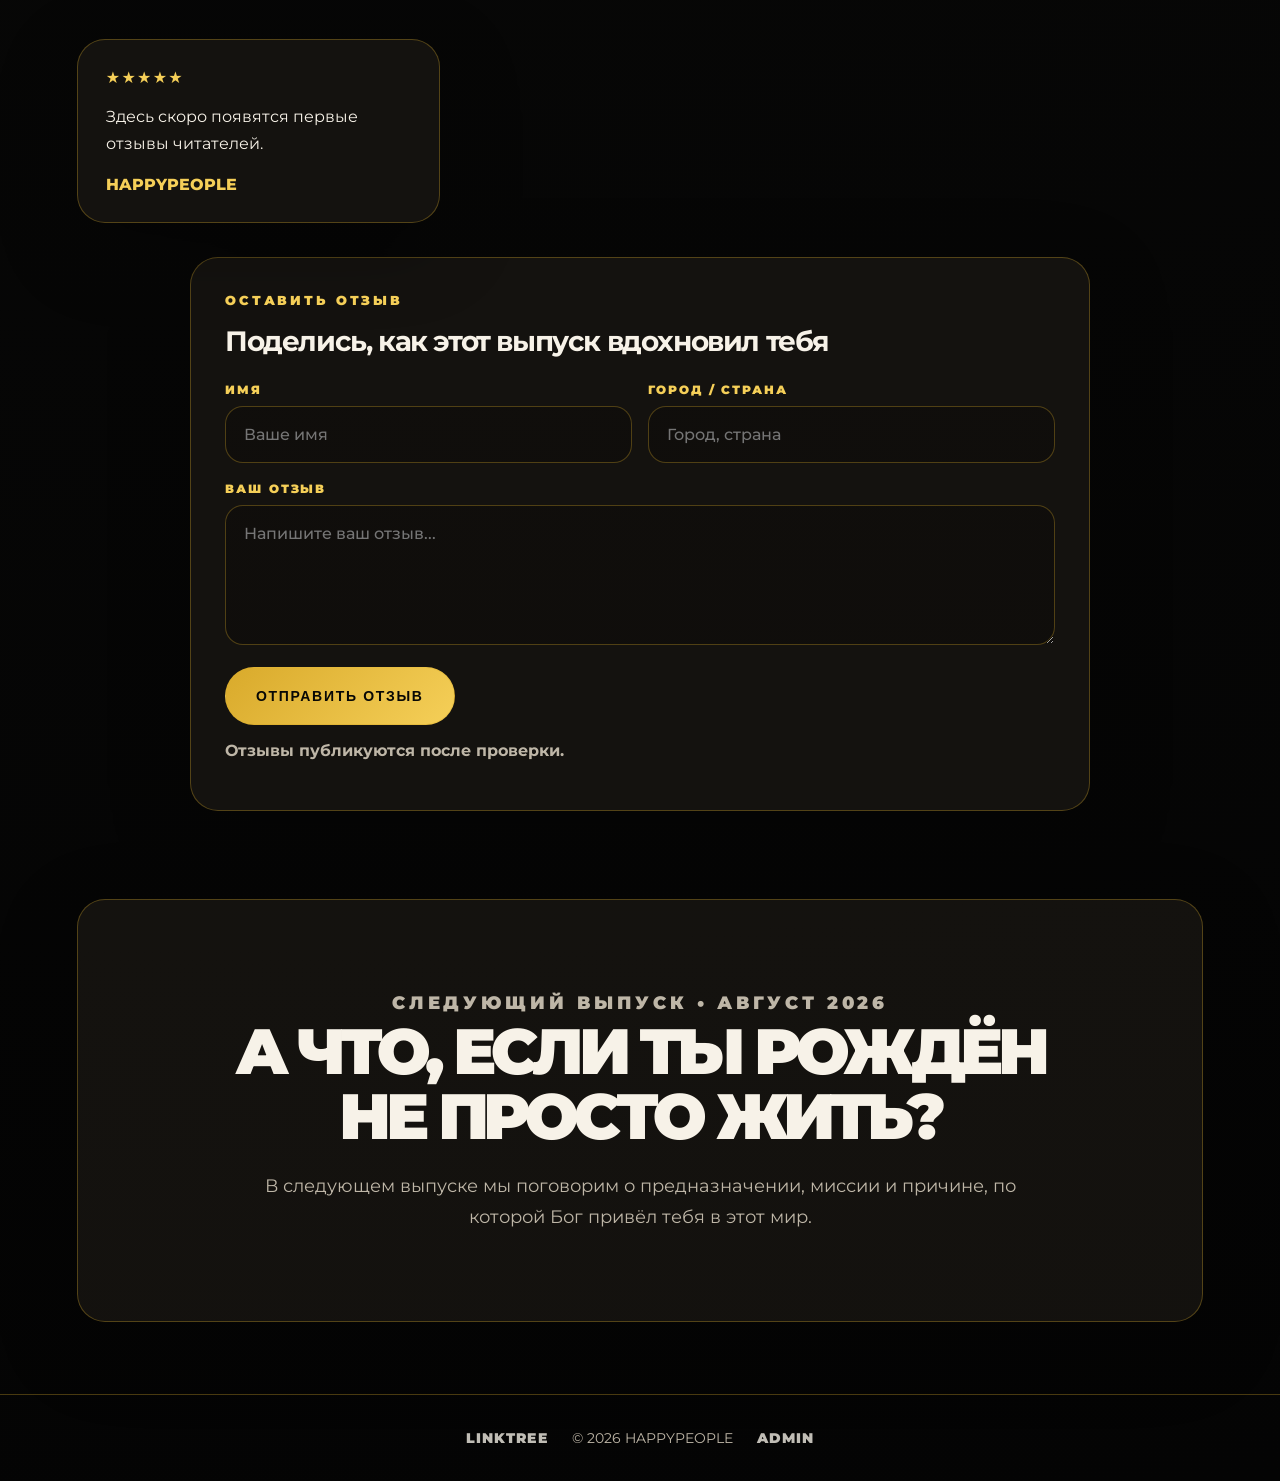
==== commit dbce6ac9: "Add files via upload" ====
--- a/index.html
+++ b/index.html
@@ -2,79 +2,88 @@
 <html lang="ru">
 <head>
   <meta charset="UTF-8" />
-  <meta name="viewport" content="width=device-width, initial-scale=1.0" />
-  <title>HAPPYPEOPLE Magazine — July 2026</title>
-  <meta name="description" content="HAPPYPEOPLE Magazine Issue 01 — From the Invisible to the Visible. A magazine about faith, calling, style and life with mission." />
+  <meta name="viewport" content="width=device-width, initial-scale=1, viewport-fit=cover" />
+  <title>HAPPYPEOPLE — Выпуск 01</title>
+  <meta name="description" content="Первый выпуск HAPPYPEOPLE — Из невидимого в видимое. Цифровое издание о вере, призвании, стиле и жизни с миссией." />
+  <meta property="og:title" content="HAPPYPEOPLE — Выпуск 01" />
+  <meta property="og:description" content="Из невидимого в видимое. Открой первый выпуск HAPPYPEOPLE бесплатно." />
+  <meta property="og:image" content="assets/images/cover-july-2026.jpg" />
   <link rel="icon" type="image/png" href="favicon.png" />
   <link rel="preconnect" href="https://fonts.googleapis.com">
   <link rel="preconnect" href="https://fonts.gstatic.com" crossorigin>
   <link href="https://fonts.googleapis.com/css2?family=Montserrat:wght@400;500;600;700;800;900&display=swap" rel="stylesheet">
-  <link rel="stylesheet" href="assets/css/style.css?v=reviews-final" />
+  <link rel="stylesheet" href="assets/css/style.css?v=hp-rebuild-1" />
 </head>
 <body>
-  <div class="noise"></div>
-  <div class="gold-orb orb-one"></div>
-  <div class="gold-orb orb-two"></div>
+  <div class="bg-noise"></div>
+  <div class="orb orb-a"></div>
+  <div class="orb orb-b"></div>
 
-  <header class="site-header">
-    <a class="brand" href="#top" aria-label="HAPPYPEOPLE Magazine">
+  <header class="header" id="top">
+    <a class="logo-link" href="#top" aria-label="HAPPYPEOPLE">
       <img src="assets/images/logo.png" alt="HAPPYPEOPLE logo" />
     </a>
-    <nav class="nav">
+
+    <nav class="desktop-nav" aria-label="Main navigation">
       <a href="#inside" data-i18n="navInside">Внутри</a>
       <a href="#mission" data-i18n="navMission">Миссия</a>
       <a href="#download" data-i18n="navDownload">Скачать</a>
       <a href="#reviews" data-i18n="navReviews">Отзывы</a>
     </nav>
-    <div class="header-actions">
-      <a class="linktree-top" href="https://linktr.ee/happypeople_mission?utm_source=linktree_profile_share&ltsid=6c75d97e-e95f-49acaeb4-977a7b30e5bc" target="_blank" rel="noopener" aria-label="More information about Happy People">
-        <svg viewBox="0 0 24 24" aria-hidden="true"><path d="M7.4 3.5 12 8.1l4.6-4.6 1.9 1.9-4.6 4.6 4.6 4.6-1.9 1.9L12 11.9l-4.6 4.6-1.9-1.9 4.6-4.6-4.6-4.6 1.9-1.9Z"/><path d="M10.6 15.5h2.8V22h-2.8z"/></svg>
+
+    <div class="header-right">
+      <a class="linktree-btn" href="https://linktr.ee/happypeople_mission?utm_source=linktree_profile_share&ltsid=6c75d97e-e95f-49acaeb4-977a7b30e5bc" target="_blank" rel="noopener">
+        <span class="link-icon">✣</span>
         <span data-i18n="moreInfo">More information about Happy People</span>
       </a>
-      <button class="lang-switch" type="button" aria-label="Switch language"><span class="active">RU</span><span>EN</span></button>
+      <button class="lang-switch" type="button" aria-label="Switch language"><span>RU</span><span>EN</span></button>
     </div>
   </header>
 
-  <main id="top">
-    <section class="hero section-pad">
-      <div class="hero-text reveal">
+  <main>
+    <section class="hero">
+      <div class="hero-content">
+        <div class="gold-line"></div>
         <p class="eyebrow" data-i18n="issue">Выпуск 01 • Июль 2026</p>
-        <h1><span data-i18n="heroTitle1">Из невидимого</span><br><span data-i18n="heroTitle2">в видимое</span></h1>
-        <p class="lead" data-i18n="heroLead">Журнал о <strong>вере</strong>, <strong>призвании</strong>, стиле и жизни с миссией.</p>
-        <div class="hero-buttons">
-          <a class="btn primary js-read-btn" href="assets/pdf/happypeople-magazine-july-2026.pdf" target="_blank" rel="noopener"><span data-i18n="readOnline">Читать онлайн</span></a>
-          <a class="btn secondary js-download-btn" href="assets/pdf/happypeople-magazine-july-2026.pdf" download><span data-i18n="downloadPdf">Скачать PDF</span></a>
+        <h1 data-i18n="heroTitle">Из невидимого<br>в видимое</h1>
+        <p class="lead" data-i18n="heroLead">Цифровое издание о <strong>вере</strong>, <strong>призвании</strong>, стиле и жизни с миссией.</p>
+
+        <div class="actions">
+          <a class="btn btn-primary js-read-btn" href="assets/pdf/happypeople-magazine-july-2026.pdf" target="_blank" rel="noopener"><span data-i18n="readOnline">Читать онлайн</span></a>
+          <a class="btn btn-outline js-download-btn" href="assets/pdf/happypeople-magazine-july-2026.pdf" download><span data-i18n="downloadPdf">Скачать PDF</span></a>
         </div>
-        <div class="counter-row">
-          <div class="counter-pill"><span class="counter-icon">👁</span><span data-i18n="readersLabel">Читателей этого выпуска:</span> <strong class="js-read-count">0</strong></div>
-          <div class="counter-pill"><span class="counter-icon">⬇</span><span data-i18n="downloadsLabel">Загрузок PDF:</span> <strong class="js-download-count">0</strong></div>
+
+        <div class="stats-row" aria-live="polite">
+          <div class="stat-pill"><span>👁</span><span data-i18n="readersLabel">Читателей этого выпуска:</span><strong class="js-read-count">0</strong></div>
+          <div class="stat-pill"><span>⬇</span><span data-i18n="downloadsLabel">Загрузок PDF:</span><strong class="js-download-count">0</strong></div>
         </div>
-        <div class="scripture-card">
-          <span>Ефесянам 2:10</span>
+
+        <div class="verse-box">
+          <strong>Ефесянам 2:10</strong>
           <p data-i18n="scripture">Мы верим, что у каждого человека есть конкретная миссия от Бога.</p>
         </div>
       </div>
-      <div class="cover-wrap reveal delay">
-        <div class="cover-glow"></div>
-        <img class="cover" src="assets/images/cover-july-2026.jpg" alt="HAPPYPEOPLE Magazine cover July 2026" />
+
+      <div class="cover-card">
+        <img src="assets/images/cover-july-2026.jpg" alt="Обложка первого выпуска HAPPYPEOPLE" />
       </div>
     </section>
 
-    <section id="inside" class="inside section-pad reveal">
+    <section id="inside" class="section inside">
       <p class="eyebrow" data-i18n="insideEyebrow">Что внутри выпуска</p>
-      <h2 data-i18n="insideTitle">6 разделов, которые вдохновляют идти вперёд</h2>
+      <h2 data-i18n="insideTitle">Идеи, которые помогают сделать следующий шаг</h2>
       <div class="cards">
-        <article class="card"><span class="num">01</span><div class="icon">✦</div><h3 data-i18n="card1Title">Слово редактора</h3><p data-i18n="card1Text">Письмо от сердца о миссии журнала и теме первого выпуска.</p></article>
-        <article class="card"><span class="num">02</span><div class="icon">◈</div><h3 data-i18n="card2Title">Christian Fashion</h3><p data-i18n="card2Text">Стиль, который отражает веру и внутреннюю красоту.</p></article>
-        <article class="card"><span class="num">03</span><div class="icon">▣</div><h3 data-i18n="card3Title">Style With Purpose</h3><p data-i18n="card3Text">Образы с характером, смыслом и миссией.</p></article>
-        <article class="card"><span class="num">04</span><div class="icon">↗</div><h3 data-i18n="card4Title">Практика месяца</h3><p data-i18n="card4Text">5 шагов от идеи к реальности.</p></article>
-        <article class="card"><span class="num">05</span><div class="icon">✚</div><h3 data-i18n="card5Title">Молитва</h3><p data-i18n="card5Text">Молитва и провозглашение веры на месяц.</p></article>
-        <article class="card"><span class="num">06</span><div class="icon">⌁</div><h3 data-i18n="card6Title">10 мест из Библии</h3><p data-i18n="card6Text">Стихи, которые укрепляют и направляют.</p></article>
+        <article><span class="card-num">01</span><h3 data-i18n="card1Title">Слово редактора</h3><p data-i18n="card1Text">Письмо от сердца о пути от мечты к реальности.</p></article>
+        <article><span class="card-num">02</span><h3 data-i18n="card2Title">Christian Fashion</h3><p data-i18n="card2Text">Стиль, который говорит о вере и ценностях.</p></article>
+        <article><span class="card-num">03</span><h3 data-i18n="card3Title">Style With Purpose</h3><p data-i18n="card3Text">Мужской и женский образ с миссией.</p></article>
+        <article><span class="card-num">04</span><h3 data-i18n="card4Title">Практика месяца</h3><p data-i18n="card4Text">5 шагов от идеи к реальности.</p></article>
+        <article><span class="card-num">05</span><h3 data-i18n="card5Title">Молитва</h3><p data-i18n="card5Text">Молитва и провозглашение веры.</p></article>
+        <article><span class="card-num">06</span><h3 data-i18n="card6Title">10 мест из Библии</h3><p data-i18n="card6Text">Стихи, которые укрепляют веру.</p></article>
       </div>
     </section>
 
-    <section id="mission" class="mission section-pad reveal">
-      <div class="mission-box">
+    <section id="mission" class="section mission">
+      <div class="mission-panel">
         <img src="assets/images/logo.png" alt="HAPPYPEOPLE" />
         <div>
           <p class="eyebrow" data-i18n="missionEyebrow">Миссия HAPPYPEOPLE</p>
@@ -84,63 +93,43 @@
       </div>
     </section>
 
-    <section id="download" class="download section-pad reveal">
-      <div class="download-content">
-        <p class="eyebrow" data-i18n="downloadEyebrow">Первый выпуск уже доступен</p>
-        <h2 data-i18n="downloadTitle">Скачай журнал или читай онлайн</h2>
-        <p data-i18n="downloadText">Открой выпуск прямо в браузере или сохрани PDF на устройство, чтобы вернуться к нему позже.</p>
-        <div class="hero-buttons center">
-          <a class="btn primary js-read-btn" href="assets/pdf/happypeople-magazine-july-2026.pdf" target="_blank" rel="noopener"><span data-i18n="readOnline">Читать онлайн</span></a>
-          <a class="btn secondary js-download-btn" href="assets/pdf/happypeople-magazine-july-2026.pdf" download><span data-i18n="downloadPdf">Скачать PDF</span></a>
-        </div>
-        <div class="counter-row center">
-          <div class="counter-pill"><span class="counter-icon">👁</span><span data-i18n="readersLabel">Читателей этого выпуска:</span> <strong class="js-read-count">0</strong></div>
-          <div class="counter-pill"><span class="counter-icon">⬇</span><span data-i18n="downloadsLabel">Загрузок PDF:</span> <strong class="js-download-count">0</strong></div>
-        </div>
+    <section id="download" class="section download">
+      <p class="eyebrow" data-i18n="downloadEyebrow">Первый выпуск уже доступен</p>
+      <h2 data-i18n="downloadTitle">Открой выпуск онлайн или скачай PDF</h2>
+      <p data-i18n="downloadText">Сайт доступен на русском и английском, а сам выпуск открывается как оригинальный русский PDF.</p>
+      <div class="actions center">
+        <a class="btn btn-primary js-read-btn" href="assets/pdf/happypeople-magazine-july-2026.pdf" target="_blank" rel="noopener"><span data-i18n="readOnline">Читать онлайн</span></a>
+        <a class="btn btn-outline js-download-btn" href="assets/pdf/happypeople-magazine-july-2026.pdf" download><span data-i18n="downloadPdf">Скачать PDF</span></a>
+      </div>
+      <div class="stats-row center" aria-live="polite">
+        <div class="stat-pill"><span>👁</span><span data-i18n="readersLabel">Читателей этого выпуска:</span><strong class="js-read-count">0</strong></div>
+        <div class="stat-pill"><span>⬇</span><span data-i18n="downloadsLabel">Загрузок PDF:</span><strong class="js-download-count">0</strong></div>
       </div>
     </section>
 
+    <section id="reviews" class="section reviews">
+      <p class="eyebrow" data-i18n="reviewsEyebrow">Отзывы читателей</p>
+      <h2 data-i18n="reviewsTitle">Что говорят люди</h2>
+      <p class="section-text" data-i18n="reviewsText">Оставь свой отзыв. Он появится на сайте после проверки.</p>
 
-    <section id="reviews" class="reviews section-pad reveal">
-      <div class="reviews-head">
-        <p class="eyebrow" data-i18n="reviewsEyebrow">Отзывы читателей</p>
-        <h2 data-i18n="reviewsTitle">Что говорят люди о журнале</h2>
-        <p data-i18n="reviewsText">Оставь свой отзыв. Он появится на сайте после проверки.</p>
-      </div>
-
-      <div class="reviews-grid js-reviews-list">
-        <article class="review-card review-placeholder">
-          <div class="stars">★★★★★</div>
-          <p data-i18n="noReviewsYet">Здесь скоро появятся первые отзывы читателей.</p>
-          <span>HAPPYPEOPLE Magazine</span>
-        </article>
+      <div class="reviews-list js-reviews-list">
+        <article class="review-card"><div class="stars">★★★★★</div><p data-i18n="noReviewsYet">Здесь скоро появятся первые отзывы читателей.</p><span>HAPPYPEOPLE</span></article>
       </div>
 
       <form class="review-form js-review-form">
-        <div class="form-title">
-          <p class="eyebrow" data-i18n="leaveReviewEyebrow">Оставить отзыв</p>
-          <h3 data-i18n="leaveReviewTitle">Поделись, как этот выпуск вдохновил тебя</h3>
+        <p class="eyebrow" data-i18n="leaveReviewEyebrow">Оставить отзыв</p>
+        <h3 data-i18n="leaveReviewTitle">Поделись, как этот выпуск вдохновил тебя</h3>
+        <div class="form-grid">
+          <label><span data-i18n="reviewName">Имя</span><input name="name" type="text" maxlength="80" required placeholder="Ваше имя" data-placeholder-ru="Ваше имя" data-placeholder-en="Your name"></label>
+          <label><span data-i18n="reviewLocation">Город / страна</span><input name="location" type="text" maxlength="100" required placeholder="Город, страна" data-placeholder-ru="Город, страна" data-placeholder-en="City, country"></label>
         </div>
-        <div class="form-row">
-          <label>
-            <span data-i18n="reviewName">Имя</span>
-            <input name="name" type="text" maxlength="80" required placeholder="Viacheslav" data-placeholder-ru="Ваше имя" data-placeholder-en="Your name" />
-          </label>
-          <label>
-            <span data-i18n="reviewLocation">Город / страна</span>
-            <input name="location" type="text" maxlength="100" required placeholder="Bluffton, USA" data-placeholder-ru="Город, страна" data-placeholder-en="City, country" />
-          </label>
-        </div>
-        <label>
-          <span data-i18n="reviewMessage">Ваш отзыв</span>
-          <textarea name="message" rows="5" maxlength="700" required placeholder="Напишите ваш отзыв..." data-placeholder-ru="Напишите ваш отзыв..." data-placeholder-en="Write your review..."></textarea>
-        </label>
-        <button class="btn primary" type="submit"><span data-i18n="sendReview">Отправить отзыв</span></button>
+        <label><span data-i18n="reviewMessage">Ваш отзыв</span><textarea name="message" rows="5" maxlength="700" required placeholder="Напишите ваш отзыв..." data-placeholder-ru="Напишите ваш отзыв..." data-placeholder-en="Write your review..."></textarea></label>
+        <button class="btn btn-primary" type="submit"><span data-i18n="sendReview">Отправить отзыв</span></button>
         <p class="form-note js-review-status" data-i18n="reviewNote">Отзывы публикуются после проверки.</p>
       </form>
     </section>
 
-    <section class="next section-pad reveal">
+    <section class="section next">
       <p class="eyebrow" data-i18n="nextEyebrow">Следующий выпуск • Август 2026</p>
       <h2 data-i18n="nextTitle">А что, если ты рождён не просто жить?</h2>
       <p data-i18n="nextText">В следующем выпуске мы поговорим о предназначении, миссии и причине, по которой Бог привёл тебя в этот мир.</p>
@@ -148,13 +137,11 @@
   </main>
 
   <footer class="footer">
-    <a class="footer-linktree" href="https://linktr.ee/happypeople_mission?utm_source=linktree_profile_share&ltsid=6c75d97e-e95f-49acaeb4-977a7b30e5bc" target="_blank" rel="noopener">
-      <svg viewBox="0 0 24 24" aria-hidden="true"><path d="M7.4 3.5 12 8.1l4.6-4.6 1.9 1.9-4.6 4.6 4.6 4.6-1.9 1.9L12 11.9l-4.6 4.6-1.9-1.9 4.6-4.6-4.6-4.6 1.9-1.9Z"/><path d="M10.6 15.5h2.8V22h-2.8z"/></svg>
-      <span>Linktree</span>
-    </a>
-    <p>© 2026 HAPPYPEOPLE Magazine</p>
+    <a href="https://linktr.ee/happypeople_mission?utm_source=linktree_profile_share&ltsid=6c75d97e-e95f-49acaeb4-977a7b30e5bc" target="_blank" rel="noopener">Linktree</a>
+    <span>© 2026 HAPPYPEOPLE</span>
+    <a href="admin-reviews.html">Admin</a>
   </footer>
 
-  <script src="assets/js/script.js?v=reviews-final"></script>
+  <script src="assets/js/script.js?v=hp-rebuild-1"></script>
 </body>
 </html>
--- a/assets/css/style.css
+++ b/assets/css/style.css
@@ -0,0 +1,6 @@
+:root{
+  --bg:#070706;--bg2:#11100d;--panel:rgba(25,23,18,.78);--panel2:rgba(255,255,255,.045);--gold:#d9aa2b;--gold2:#f5cf58;--text:#f7f2e8;--muted:#beb6a7;--line:rgba(217,170,43,.32);--danger:#ffb4b4;--ok:#9ef0bd;
+}
+*{box-sizing:border-box}html{scroll-behavior:smooth}body{margin:0;font-family:Montserrat,system-ui,-apple-system,Segoe UI,sans-serif;background:radial-gradient(circle at 25% 0%,#222019 0,#090908 34%,#040404 100%);color:var(--text);overflow-x:hidden}.bg-noise{position:fixed;inset:0;pointer-events:none;z-index:-1;opacity:.14;background-image:linear-gradient(90deg,rgba(255,255,255,.04) 1px,transparent 1px),linear-gradient(rgba(255,255,255,.03) 1px,transparent 1px);background-size:42px 42px}.orb{position:fixed;border-radius:50%;filter:blur(58px);opacity:.28;pointer-events:none;z-index:-1;background:var(--gold)}.orb-a{width:240px;height:240px;left:-60px;top:120px}.orb-b{width:220px;height:220px;right:-80px;top:430px}.header{position:sticky;top:0;z-index:50;display:flex;align-items:center;justify-content:space-between;gap:28px;padding:22px 6vw;background:rgba(7,7,6,.88);backdrop-filter:blur(18px);border-bottom:1px solid var(--line)}.logo-link{display:flex;align-items:center;min-width:150px}.logo-link img{display:block;width:170px;max-width:100%;height:auto}.desktop-nav{display:flex;gap:30px}.desktop-nav a,.footer a{color:var(--text);text-decoration:none;text-transform:uppercase;font-size:14px;font-weight:900;letter-spacing:.08em;opacity:.78}.desktop-nav a:hover,.footer a:hover{color:var(--gold2);opacity:1}.header-right{display:flex;align-items:center;gap:14px}.linktree-btn{display:flex;align-items:center;gap:12px;padding:14px 24px;border:1px solid var(--line);border-radius:999px;color:var(--text);text-decoration:none;text-transform:uppercase;font-size:12px;font-weight:900;letter-spacing:.02em;white-space:nowrap;background:rgba(255,255,255,.03)}.link-icon{color:var(--gold2);font-size:24px;line-height:0}.lang-switch{display:flex;gap:3px;align-items:center;padding:5px;border:1px solid var(--line);border-radius:999px;background:#080806;color:var(--text);font:800 13px Montserrat;cursor:pointer}.lang-switch span{padding:9px 12px;border-radius:999px;opacity:.75}.lang-switch span.active{background:linear-gradient(135deg,var(--gold),var(--gold2));color:#0b0906;opacity:1}.hero{min-height:calc(100vh - 86px);display:grid;grid-template-columns:minmax(0,1.02fr) minmax(310px,.78fr);gap:5vw;align-items:center;padding:64px 6vw 72px;position:relative}.hero:before{content:"";position:absolute;inset:0;background:linear-gradient(115deg,rgba(217,170,43,.09),transparent 45%);pointer-events:none}.hero-content,.cover-card{position:relative}.gold-line{width:74px;height:4px;background:linear-gradient(90deg,var(--gold),transparent);border-radius:9px;margin-bottom:24px}.eyebrow{margin:0 0 16px;color:var(--gold2);text-transform:uppercase;letter-spacing:.22em;font-size:13px;font-weight:900}.hero h1,.section h2,.next h2{margin:0;color:var(--text);font-size:clamp(48px,7.4vw,122px);line-height:.88;text-transform:uppercase;font-weight:900;letter-spacing:-.08em;text-wrap:balance}.lead{max-width:720px;margin:26px 0 0;color:var(--muted);font-size:clamp(18px,2vw,28px);line-height:1.55}.lead strong{color:var(--text);font-weight:900}.actions{display:flex;flex-wrap:wrap;gap:16px;margin-top:34px}.actions.center,.stats-row.center{justify-content:center}.btn{display:inline-flex;align-items:center;justify-content:center;min-height:58px;padding:18px 30px;border-radius:999px;text-decoration:none;text-transform:uppercase;font-size:14px;font-weight:900;letter-spacing:.12em;border:1px solid var(--line);transition:.2s ease;cursor:pointer}.btn-primary{background:linear-gradient(135deg,var(--gold),var(--gold2));color:#080805}.btn-outline{background:rgba(255,255,255,.02);color:var(--text)}.btn:hover{transform:translateY(-2px);filter:brightness(1.05)}.stats-row{display:flex;flex-wrap:wrap;gap:12px;margin-top:22px}.stat-pill{display:flex;align-items:center;gap:8px;padding:13px 18px;border:1px solid var(--line);border-radius:999px;background:rgba(255,255,255,.04);color:var(--muted);font-size:13px;font-weight:800}.stat-pill strong{color:var(--gold2);font-size:15px}.verse-box{margin-top:34px;max-width:680px;padding:26px 30px;border:1px solid var(--line);border-radius:24px;background:rgba(255,255,255,.04)}.verse-box strong{display:block;color:var(--gold2);font-size:18px;margin-bottom:10px}.verse-box p{margin:0;color:var(--muted);line-height:1.6}.cover-card{border:1px solid var(--line);border-radius:30px;padding:10px;background:linear-gradient(145deg,rgba(217,170,43,.16),rgba(255,255,255,.04));box-shadow:0 30px 90px rgba(0,0,0,.55)}.cover-card img{display:block;width:100%;height:auto;border-radius:22px}.section{padding:88px 6vw;text-align:center}.section h2{font-size:clamp(32px,5vw,72px);line-height:1.02;margin-bottom:22px}.section-text,.download p,.next p,.mission-panel p{color:var(--muted);font-size:18px;line-height:1.7;max-width:820px;margin:0 auto}.cards{display:grid;grid-template-columns:repeat(3,minmax(0,1fr));gap:18px;margin-top:38px;text-align:left}.cards article,.review-card,.review-form,.mission-panel,.download,.next{border:1px solid var(--line);border-radius:28px;background:var(--panel);box-shadow:0 24px 80px rgba(0,0,0,.28)}.cards article{padding:28px}.card-num{display:inline-block;color:var(--gold2);font-size:24px;font-weight:900;margin-bottom:22px}.cards h3{margin:0 0 12px;text-transform:uppercase;font-weight:900;letter-spacing:-.04em}.cards p{margin:0;color:var(--muted);line-height:1.65}.mission-panel{display:grid;grid-template-columns:220px 1fr;gap:40px;align-items:center;text-align:left;padding:42px;max-width:1100px;margin:auto}.mission-panel img{width:220px}.download{margin:0 6vw;padding:64px 32px}.reviews-list{display:grid;grid-template-columns:repeat(3,minmax(0,1fr));gap:18px;margin:34px 0}.review-card{padding:28px;text-align:left}.stars{color:var(--gold2);letter-spacing:.08em;margin-bottom:16px}.review-card p{color:var(--text);line-height:1.7;margin:0 0 18px}.review-card span{color:var(--gold2);font-weight:800}.review-form{max-width:900px;margin:34px auto 0;padding:34px;text-align:left}.review-form h3{margin:0 0 24px;font-size:28px;letter-spacing:-.05em}.form-grid{display:grid;grid-template-columns:1fr 1fr;gap:16px}.review-form label{display:block;margin-bottom:18px}.review-form label span{display:block;color:var(--gold2);text-transform:uppercase;font-size:12px;font-weight:900;letter-spacing:.16em;margin-bottom:9px}.review-form input,.review-form textarea{width:100%;border:1px solid var(--line);border-radius:18px;background:rgba(0,0,0,.18);color:var(--text);font:500 16px Montserrat;padding:18px;outline:none}.review-form textarea{resize:vertical;min-height:140px}.review-form input:focus,.review-form textarea:focus{border-color:var(--gold2);box-shadow:0 0 0 3px rgba(217,170,43,.13)}.form-note{color:var(--muted);font-weight:700}.form-note.success{color:var(--ok)}.form-note.error{color:var(--danger)}.next{margin:0 6vw 72px}.footer{display:flex;justify-content:center;gap:24px;align-items:center;padding:34px 6vw;border-top:1px solid var(--line);color:var(--muted);font-size:14px}
+@media (max-width:1050px){.desktop-nav{display:none}.hero{grid-template-columns:1fr}.cover-card{max-width:520px;margin:auto}.linktree-btn span:last-child{display:none}.linktree-btn{padding:12px 16px}.cards{grid-template-columns:repeat(2,1fr)}.mission-panel{grid-template-columns:1fr;text-align:center}.mission-panel img{margin:auto}.reviews-list{grid-template-columns:1fr 1fr}}
+@media (max-width:640px){body{background:#080806}.header{position:relative;padding:18px 24px;gap:12px;align-items:flex-start}.logo-link{min-width:auto}.logo-link img{width:150px}.header-right{margin-left:auto}.linktree-btn{width:52px;height:52px;padding:0;justify-content:center;border-radius:18px}.link-icon{font-size:25px}.lang-switch span{padding:8px 10px;font-size:12px}.hero{min-height:auto;display:block;padding:28px 24px 54px;text-align:center}.hero-content{max-width:100%}.gold-line{margin:0 auto 18px}.eyebrow{font-size:11px;letter-spacing:.18em;margin-bottom:14px}.hero h1{font-size:clamp(43px,13vw,60px);line-height:.95;letter-spacing:-.07em}.lead{font-size:18px;line-height:1.55;margin-top:22px}.actions{display:grid;grid-template-columns:1fr;gap:12px;margin-top:28px}.btn{width:100%;min-height:58px;font-size:13px;padding:17px 20px}.stats-row{display:grid;grid-template-columns:1fr;gap:10px;margin-top:16px}.stat-pill{justify-content:center;border-radius:18px;font-size:12px;padding:13px 12px}.verse-box{padding:22px 18px;border-radius:22px;margin-top:28px}.cover-card{margin-top:30px;border-radius:24px;padding:7px;max-width:380px}.cover-card img{border-radius:18px}.section{padding:58px 24px}.section h2{font-size:34px;letter-spacing:-.07em}.cards,.reviews-list{grid-template-columns:1fr;gap:14px}.cards article,.review-card,.review-form{border-radius:22px;padding:22px}.mission-panel{padding:28px 20px;border-radius:24px;gap:24px}.mission-panel img{width:165px}.download,.next{margin:0 24px;padding:42px 20px;border-radius:24px}.form-grid{grid-template-columns:1fr}.review-form h3{font-size:24px}.footer{flex-wrap:wrap;padding-bottom:48px}.desktop-nav{display:none}}
